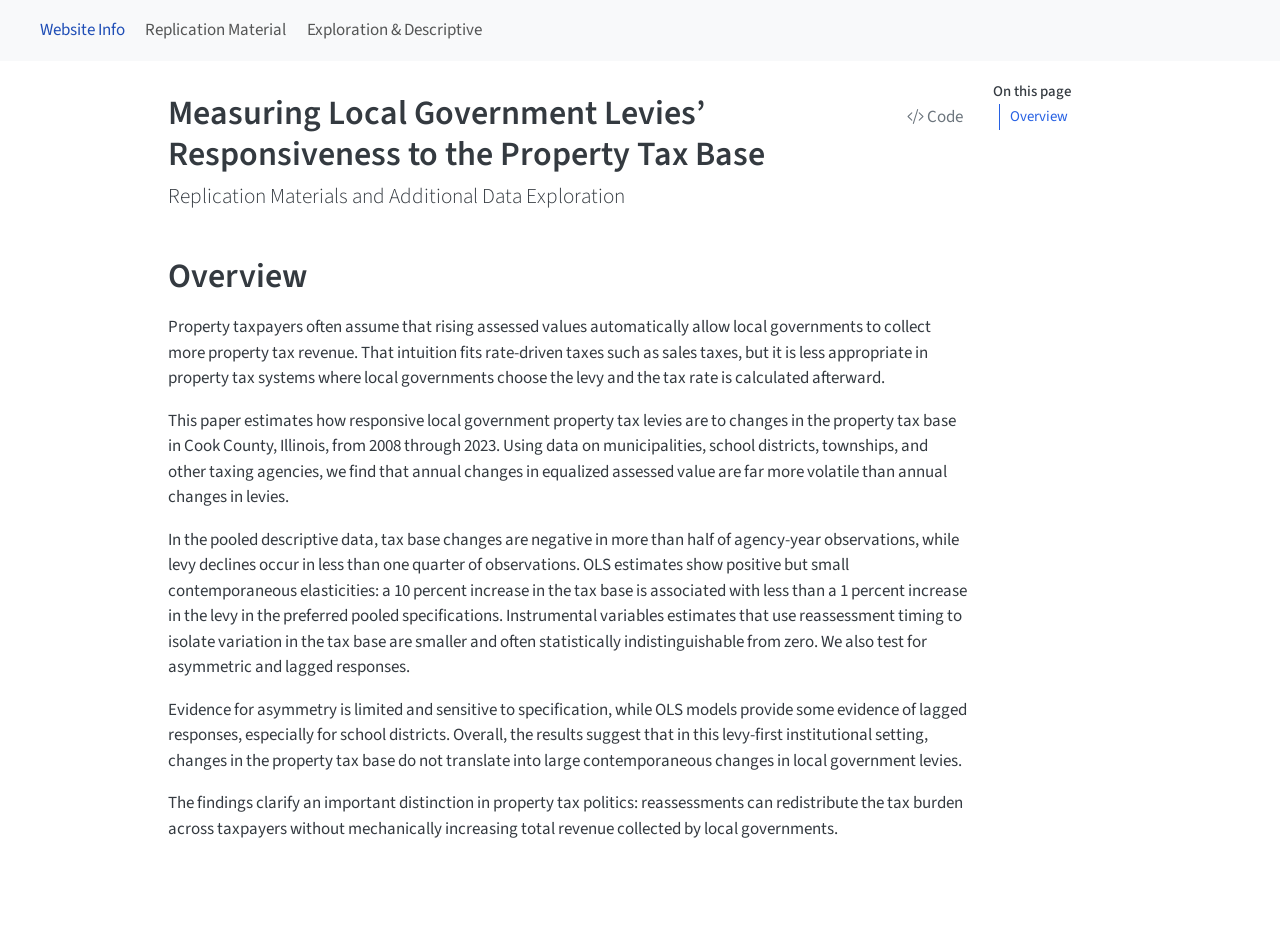
==== index.html @ de4f6364 "Built site for gh-pages" ====
<!DOCTYPE html>
<html xmlns="http://www.w3.org/1999/xhtml" lang="en" xml:lang="en"><head>

<meta charset="utf-8">
<meta name="generator" content="quarto-1.4.550">

<meta name="viewport" content="width=device-width, initial-scale=1.0, user-scalable=yes">


<title>Measuring Local Government Levies’ Responsiveness to the Property Tax Base</title>
<style>
code{white-space: pre-wrap;}
span.smallcaps{font-variant: small-caps;}
div.columns{display: flex; gap: min(4vw, 1.5em);}
div.column{flex: auto; overflow-x: auto;}
div.hanging-indent{margin-left: 1.5em; text-indent: -1.5em;}
ul.task-list{list-style: none;}
ul.task-list li input[type="checkbox"] {
  width: 0.8em;
  margin: 0 0.8em 0.2em -1em; /* quarto-specific, see https://github.com/quarto-dev/quarto-cli/issues/4556 */ 
  vertical-align: middle;
}
/* CSS for syntax highlighting */
pre > code.sourceCode { white-space: pre; position: relative; }
pre > code.sourceCode > span { line-height: 1.25; }
pre > code.sourceCode > span:empty { height: 1.2em; }
.sourceCode { overflow: visible; }
code.sourceCode > span { color: inherit; text-decoration: inherit; }
div.sourceCode { margin: 1em 0; }
pre.sourceCode { margin: 0; }
@media screen {
div.sourceCode { overflow: auto; }
}
@media print {
pre > code.sourceCode { white-space: pre-wrap; }
pre > code.sourceCode > span { text-indent: -5em; padding-left: 5em; }
}
pre.numberSource code
  { counter-reset: source-line 0; }
pre.numberSource code > span
  { position: relative; left: -4em; counter-increment: source-line; }
pre.numberSource code > span > a:first-child::before
  { content: counter(source-line);
    position: relative; left: -1em; text-align: right; vertical-align: baseline;
    border: none; display: inline-block;
    -webkit-touch-callout: none; -webkit-user-select: none;
    -khtml-user-select: none; -moz-user-select: none;
    -ms-user-select: none; user-select: none;
    padding: 0 4px; width: 4em;
  }
pre.numberSource { margin-left: 3em;  padding-left: 4px; }
div.sourceCode
  {   }
@media screen {
pre > code.sourceCode > span > a:first-child::before { text-decoration: underline; }
}
</style>


<script src="site_libs/quarto-nav/quarto-nav.js"></script>
<script src="site_libs/quarto-nav/headroom.min.js"></script>
<script src="site_libs/clipboard/clipboard.min.js"></script>
<script src="site_libs/quarto-search/autocomplete.umd.js"></script>
<script src="site_libs/quarto-search/fuse.min.js"></script>
<script src="site_libs/quarto-search/quarto-search.js"></script>
<meta name="quarto:offset" content="./">
<script src="site_libs/quarto-html/quarto.js"></script>
<script src="site_libs/quarto-html/popper.min.js"></script>
<script src="site_libs/quarto-html/tippy.umd.min.js"></script>
<script src="site_libs/quarto-html/anchor.min.js"></script>
<link href="site_libs/quarto-html/tippy.css" rel="stylesheet">
<link href="site_libs/quarto-html/quarto-syntax-highlighting.css" rel="stylesheet" id="quarto-text-highlighting-styles">
<script src="site_libs/bootstrap/bootstrap.min.js"></script>
<link href="site_libs/bootstrap/bootstrap-icons.css" rel="stylesheet">
<link href="site_libs/bootstrap/bootstrap.min.css" rel="stylesheet" id="quarto-bootstrap" data-mode="light">
<script id="quarto-search-options" type="application/json">{
  "location": "navbar",
  "copy-button": false,
  "collapse-after": 3,
  "panel-placement": "end",
  "type": "overlay",
  "limit": 50,
  "keyboard-shortcut": [
    "f",
    "/",
    "s"
  ],
  "show-item-context": false,
  "language": {
    "search-no-results-text": "No results",
    "search-matching-documents-text": "matching documents",
    "search-copy-link-title": "Copy link to search",
    "search-hide-matches-text": "Hide additional matches",
    "search-more-match-text": "more match in this document",
    "search-more-matches-text": "more matches in this document",
    "search-clear-button-title": "Clear",
    "search-text-placeholder": "",
    "search-detached-cancel-button-title": "Cancel",
    "search-submit-button-title": "Submit",
    "search-label": "Search"
  }
}</script>


</head>

<body class="nav-fixed">

<div id="quarto-search-results"></div>
  <header id="quarto-header" class="headroom fixed-top">
    <nav class="navbar navbar-expand-lg " data-bs-theme="dark">
      <div class="navbar-container container-fluid">
            <div id="quarto-search" class="" title="Search"></div>
          <button class="navbar-toggler" type="button" data-bs-toggle="collapse" data-bs-target="#navbarCollapse" aria-controls="navbarCollapse" aria-expanded="false" aria-label="Toggle navigation" onclick="if (window.quartoToggleHeadroom) { window.quartoToggleHeadroom(); }">
  <span class="navbar-toggler-icon"></span>
</button>
          <div class="collapse navbar-collapse" id="navbarCollapse">
            <ul class="navbar-nav navbar-nav-scroll me-auto">
  <li class="nav-item">
    <a class="nav-link active" href="./index.html" aria-current="page"> 
<span class="menu-text">Website Info</span></a>
  </li>  
  <li class="nav-item">
    <a class="nav-link" href="./levy_paper_tables.html"> 
<span class="menu-text">Replication Material</span></a>
  </li>  
  <li class="nav-item">
    <a class="nav-link" href="./agency_funds_exploration.html"> 
<span class="menu-text">Exploration &amp; Descriptive</span></a>
  </li>  
</ul>
          </div> <!-- /navcollapse -->
          <div class="quarto-navbar-tools">
</div>
      </div> <!-- /container-fluid -->
    </nav>
</header>
<!-- content -->
<div id="quarto-content" class="quarto-container page-columns page-rows-contents page-layout-article page-navbar">
<!-- sidebar -->
<!-- margin-sidebar -->
    <div id="quarto-margin-sidebar" class="sidebar margin-sidebar">
        <nav id="TOC" role="doc-toc" class="toc-active">
    <h2 id="toc-title">On this page</h2>
   
  <ul class="collapse">
  <li><a href="#overview" id="toc-overview" class="nav-link active" data-scroll-target="#overview">Overview</a></li>
  </ul>
</nav>
    </div>
<!-- main -->
<main class="content" id="quarto-document-content">

<header id="title-block-header" class="quarto-title-block default">
<div class="quarto-title">
<div class="quarto-title-block"><div><h1 class="title">Measuring Local Government Levies’ Responsiveness to the Property Tax Base</h1><button type="button" class="btn code-tools-button" id="quarto-code-tools-source"><i class="bi"></i> Code</button></div></div>
<p class="subtitle lead">Replication Materials and Additional Data Exploration</p>
</div>



<div class="quarto-title-meta">

    
  
    
  </div>
  


</header>


<section id="overview" class="level1">
<h1>Overview</h1>
<p>Property taxpayers often assume that rising assessed values automatically allow local governments to collect more property tax revenue. That intuition fits rate-driven taxes such as sales taxes, but it is less appropriate in property tax systems where local governments choose the levy and the tax rate is calculated afterward.</p>
<p>This paper estimates how responsive local government property tax levies are to changes in the property tax base in Cook County, Illinois, from 2008 through 2023. Using data on municipalities, school districts, townships, and other taxing agencies, we find that annual changes in equalized assessed value are far more volatile than annual changes in levies.</p>
<p>In the pooled descriptive data, tax base changes are negative in more than half of agency-year observations, while levy declines occur in less than one quarter of observations. OLS estimates show positive but small contemporaneous elasticities: a 10 percent increase in the tax base is associated with less than a 1 percent increase in the levy in the preferred pooled specifications. Instrumental variables estimates that use reassessment timing to isolate variation in the tax base are smaller and often statistically indistinguishable from zero. We also test for asymmetric and lagged responses.</p>
<p>Evidence for asymmetry is limited and sensitive to specification, while OLS models provide some evidence of lagged responses, especially for school districts. Overall, the results suggest that in this levy-first institutional setting, changes in the property tax base do not translate into large contemporaneous changes in local government levies.</p>
<p>The findings clarify an important distinction in property tax politics: reassessments can redistribute the tax burden across taxpayers without mechanically increasing total revenue collected by local governments.</p>


<!-- -->

</section>

</main> <!-- /main -->
<script id="quarto-html-after-body" type="application/javascript">
window.document.addEventListener("DOMContentLoaded", function (event) {
  const toggleBodyColorMode = (bsSheetEl) => {
    const mode = bsSheetEl.getAttribute("data-mode");
    const bodyEl = window.document.querySelector("body");
    if (mode === "dark") {
      bodyEl.classList.add("quarto-dark");
      bodyEl.classList.remove("quarto-light");
    } else {
      bodyEl.classList.add("quarto-light");
      bodyEl.classList.remove("quarto-dark");
    }
  }
  const toggleBodyColorPrimary = () => {
    const bsSheetEl = window.document.querySelector("link#quarto-bootstrap");
    if (bsSheetEl) {
      toggleBodyColorMode(bsSheetEl);
    }
  }
  toggleBodyColorPrimary();  
  const icon = "";
  const anchorJS = new window.AnchorJS();
  anchorJS.options = {
    placement: 'right',
    icon: icon
  };
  anchorJS.add('.anchored');
  const isCodeAnnotation = (el) => {
    for (const clz of el.classList) {
      if (clz.startsWith('code-annotation-')) {                     
        return true;
      }
    }
    return false;
  }
  const clipboard = new window.ClipboardJS('.code-copy-button', {
    text: function(trigger) {
      const codeEl = trigger.previousElementSibling.cloneNode(true);
      for (const childEl of codeEl.children) {
        if (isCodeAnnotation(childEl)) {
          childEl.remove();
        }
      }
      return codeEl.innerText;
    }
  });
  clipboard.on('success', function(e) {
    // button target
    const button = e.trigger;
    // don't keep focus
    button.blur();
    // flash "checked"
    button.classList.add('code-copy-button-checked');
    var currentTitle = button.getAttribute("title");
    button.setAttribute("title", "Copied!");
    let tooltip;
    if (window.bootstrap) {
      button.setAttribute("data-bs-toggle", "tooltip");
      button.setAttribute("data-bs-placement", "left");
      button.setAttribute("data-bs-title", "Copied!");
      tooltip = new bootstrap.Tooltip(button, 
        { trigger: "manual", 
          customClass: "code-copy-button-tooltip",
          offset: [0, -8]});
      tooltip.show();    
    }
    setTimeout(function() {
      if (tooltip) {
        tooltip.hide();
        button.removeAttribute("data-bs-title");
        button.removeAttribute("data-bs-toggle");
        button.removeAttribute("data-bs-placement");
      }
      button.setAttribute("title", currentTitle);
      button.classList.remove('code-copy-button-checked');
    }, 1000);
    // clear code selection
    e.clearSelection();
  });
  const viewSource = window.document.getElementById('quarto-view-source') ||
                     window.document.getElementById('quarto-code-tools-source');
  if (viewSource) {
    const sourceUrl = viewSource.getAttribute("data-quarto-source-url");
    viewSource.addEventListener("click", function(e) {
      if (sourceUrl) {
        // rstudio viewer pane
        if (/\bcapabilities=\b/.test(window.location)) {
          window.open(sourceUrl);
        } else {
          window.location.href = sourceUrl;
        }
      } else {
        const modal = new bootstrap.Modal(document.getElementById('quarto-embedded-source-code-modal'));
        modal.show();
      }
      return false;
    });
  }
  function toggleCodeHandler(show) {
    return function(e) {
      const detailsSrc = window.document.querySelectorAll(".cell > details > .sourceCode");
      for (let i=0; i<detailsSrc.length; i++) {
        const details = detailsSrc[i].parentElement;
        if (show) {
          details.open = true;
        } else {
          details.removeAttribute("open");
        }
      }
      const cellCodeDivs = window.document.querySelectorAll(".cell > .sourceCode");
      const fromCls = show ? "hidden" : "unhidden";
      const toCls = show ? "unhidden" : "hidden";
      for (let i=0; i<cellCodeDivs.length; i++) {
        const codeDiv = cellCodeDivs[i];
        if (codeDiv.classList.contains(fromCls)) {
          codeDiv.classList.remove(fromCls);
          codeDiv.classList.add(toCls);
        } 
      }
      return false;
    }
  }
  const hideAllCode = window.document.getElementById("quarto-hide-all-code");
  if (hideAllCode) {
    hideAllCode.addEventListener("click", toggleCodeHandler(false));
  }
  const showAllCode = window.document.getElementById("quarto-show-all-code");
  if (showAllCode) {
    showAllCode.addEventListener("click", toggleCodeHandler(true));
  }
  function tippyHover(el, contentFn, onTriggerFn, onUntriggerFn) {
    const config = {
      allowHTML: true,
      maxWidth: 500,
      delay: 100,
      arrow: false,
      appendTo: function(el) {
          return el.parentElement;
      },
      interactive: true,
      interactiveBorder: 10,
      theme: 'quarto',
      placement: 'bottom-start',
    };
    if (contentFn) {
      config.content = contentFn;
    }
    if (onTriggerFn) {
      config.onTrigger = onTriggerFn;
    }
    if (onUntriggerFn) {
      config.onUntrigger = onUntriggerFn;
    }
    window.tippy(el, config); 
  }
  const noterefs = window.document.querySelectorAll('a[role="doc-noteref"]');
  for (var i=0; i<noterefs.length; i++) {
    const ref = noterefs[i];
    tippyHover(ref, function() {
      // use id or data attribute instead here
      let href = ref.getAttribute('data-footnote-href') || ref.getAttribute('href');
      try { href = new URL(href).hash; } catch {}
      const id = href.replace(/^#\/?/, "");
      const note = window.document.getElementById(id);
      return note.innerHTML;
    });
  }
  const xrefs = window.document.querySelectorAll('a.quarto-xref');
  const processXRef = (id, note) => {
    // Strip column container classes
    const stripColumnClz = (el) => {
      el.classList.remove("page-full", "page-columns");
      if (el.children) {
        for (const child of el.children) {
          stripColumnClz(child);
        }
      }
    }
    stripColumnClz(note)
    if (id === null || id.startsWith('sec-')) {
      // Special case sections, only their first couple elements
      const container = document.createElement("div");
      if (note.children && note.children.length > 2) {
        container.appendChild(note.children[0].cloneNode(true));
        for (let i = 1; i < note.children.length; i++) {
          const child = note.children[i];
          if (child.tagName === "P" && child.innerText === "") {
            continue;
          } else {
            container.appendChild(child.cloneNode(true));
            break;
          }
        }
        if (window.Quarto?.typesetMath) {
          window.Quarto.typesetMath(container);
        }
        return container.innerHTML
      } else {
        if (window.Quarto?.typesetMath) {
          window.Quarto.typesetMath(note);
        }
        return note.innerHTML;
      }
    } else {
      // Remove any anchor links if they are present
      const anchorLink = note.querySelector('a.anchorjs-link');
      if (anchorLink) {
        anchorLink.remove();
      }
      if (window.Quarto?.typesetMath) {
        window.Quarto.typesetMath(note);
      }
      // TODO in 1.5, we should make sure this works without a callout special case
      if (note.classList.contains("callout")) {
        return note.outerHTML;
      } else {
        return note.innerHTML;
      }
    }
  }
  for (var i=0; i<xrefs.length; i++) {
    const xref = xrefs[i];
    tippyHover(xref, undefined, function(instance) {
      instance.disable();
      let url = xref.getAttribute('href');
      let hash = undefined; 
      if (url.startsWith('#')) {
        hash = url;
      } else {
        try { hash = new URL(url).hash; } catch {}
      }
      if (hash) {
        const id = hash.replace(/^#\/?/, "");
        const note = window.document.getElementById(id);
        if (note !== null) {
          try {
            const html = processXRef(id, note.cloneNode(true));
            instance.setContent(html);
          } finally {
            instance.enable();
            instance.show();
          }
        } else {
          // See if we can fetch this
          fetch(url.split('#')[0])
          .then(res => res.text())
          .then(html => {
            const parser = new DOMParser();
            const htmlDoc = parser.parseFromString(html, "text/html");
            const note = htmlDoc.getElementById(id);
            if (note !== null) {
              const html = processXRef(id, note);
              instance.setContent(html);
            } 
          }).finally(() => {
            instance.enable();
            instance.show();
          });
        }
      } else {
        // See if we can fetch a full url (with no hash to target)
        // This is a special case and we should probably do some content thinning / targeting
        fetch(url)
        .then(res => res.text())
        .then(html => {
          const parser = new DOMParser();
          const htmlDoc = parser.parseFromString(html, "text/html");
          const note = htmlDoc.querySelector('main.content');
          if (note !== null) {
            // This should only happen for chapter cross references
            // (since there is no id in the URL)
            // remove the first header
            if (note.children.length > 0 && note.children[0].tagName === "HEADER") {
              note.children[0].remove();
            }
            const html = processXRef(null, note);
            instance.setContent(html);
          } 
        }).finally(() => {
          instance.enable();
          instance.show();
        });
      }
    }, function(instance) {
    });
  }
      let selectedAnnoteEl;
      const selectorForAnnotation = ( cell, annotation) => {
        let cellAttr = 'data-code-cell="' + cell + '"';
        let lineAttr = 'data-code-annotation="' +  annotation + '"';
        const selector = 'span[' + cellAttr + '][' + lineAttr + ']';
        return selector;
      }
      const selectCodeLines = (annoteEl) => {
        const doc = window.document;
        const targetCell = annoteEl.getAttribute("data-target-cell");
        const targetAnnotation = annoteEl.getAttribute("data-target-annotation");
        const annoteSpan = window.document.querySelector(selectorForAnnotation(targetCell, targetAnnotation));
        const lines = annoteSpan.getAttribute("data-code-lines").split(",");
        const lineIds = lines.map((line) => {
          return targetCell + "-" + line;
        })
        let top = null;
        let height = null;
        let parent = null;
        if (lineIds.length > 0) {
            //compute the position of the single el (top and bottom and make a div)
            const el = window.document.getElementById(lineIds[0]);
            top = el.offsetTop;
            height = el.offsetHeight;
            parent = el.parentElement.parentElement;
          if (lineIds.length > 1) {
            const lastEl = window.document.getElementById(lineIds[lineIds.length - 1]);
            const bottom = lastEl.offsetTop + lastEl.offsetHeight;
            height = bottom - top;
          }
          if (top !== null && height !== null && parent !== null) {
            // cook up a div (if necessary) and position it 
            let div = window.document.getElementById("code-annotation-line-highlight");
            if (div === null) {
              div = window.document.createElement("div");
              div.setAttribute("id", "code-annotation-line-highlight");
              div.style.position = 'absolute';
              parent.appendChild(div);
            }
            div.style.top = top - 2 + "px";
            div.style.height = height + 4 + "px";
            div.style.left = 0;
            let gutterDiv = window.document.getElementById("code-annotation-line-highlight-gutter");
            if (gutterDiv === null) {
              gutterDiv = window.document.createElement("div");
              gutterDiv.setAttribute("id", "code-annotation-line-highlight-gutter");
              gutterDiv.style.position = 'absolute';
              const codeCell = window.document.getElementById(targetCell);
              const gutter = codeCell.querySelector('.code-annotation-gutter');
              gutter.appendChild(gutterDiv);
            }
            gutterDiv.style.top = top - 2 + "px";
            gutterDiv.style.height = height + 4 + "px";
          }
          selectedAnnoteEl = annoteEl;
        }
      };
      const unselectCodeLines = () => {
        const elementsIds = ["code-annotation-line-highlight", "code-annotation-line-highlight-gutter"];
        elementsIds.forEach((elId) => {
          const div = window.document.getElementById(elId);
          if (div) {
            div.remove();
          }
        });
        selectedAnnoteEl = undefined;
      };
        // Handle positioning of the toggle
    window.addEventListener(
      "resize",
      throttle(() => {
        elRect = undefined;
        if (selectedAnnoteEl) {
          selectCodeLines(selectedAnnoteEl);
        }
      }, 10)
    );
    function throttle(fn, ms) {
    let throttle = false;
    let timer;
      return (...args) => {
        if(!throttle) { // first call gets through
            fn.apply(this, args);
            throttle = true;
        } else { // all the others get throttled
            if(timer) clearTimeout(timer); // cancel #2
            timer = setTimeout(() => {
              fn.apply(this, args);
              timer = throttle = false;
            }, ms);
        }
      };
    }
      // Attach click handler to the DT
      const annoteDls = window.document.querySelectorAll('dt[data-target-cell]');
      for (const annoteDlNode of annoteDls) {
        annoteDlNode.addEventListener('click', (event) => {
          const clickedEl = event.target;
          if (clickedEl !== selectedAnnoteEl) {
            unselectCodeLines();
            const activeEl = window.document.querySelector('dt[data-target-cell].code-annotation-active');
            if (activeEl) {
              activeEl.classList.remove('code-annotation-active');
            }
            selectCodeLines(clickedEl);
            clickedEl.classList.add('code-annotation-active');
          } else {
            // Unselect the line
            unselectCodeLines();
            clickedEl.classList.remove('code-annotation-active');
          }
        });
      }
  const findCites = (el) => {
    const parentEl = el.parentElement;
    if (parentEl) {
      const cites = parentEl.dataset.cites;
      if (cites) {
        return {
          el,
          cites: cites.split(' ')
        };
      } else {
        return findCites(el.parentElement)
      }
    } else {
      return undefined;
    }
  };
  var bibliorefs = window.document.querySelectorAll('a[role="doc-biblioref"]');
  for (var i=0; i<bibliorefs.length; i++) {
    const ref = bibliorefs[i];
    const citeInfo = findCites(ref);
    if (citeInfo) {
      tippyHover(citeInfo.el, function() {
        var popup = window.document.createElement('div');
        citeInfo.cites.forEach(function(cite) {
          var citeDiv = window.document.createElement('div');
          citeDiv.classList.add('hanging-indent');
          citeDiv.classList.add('csl-entry');
          var biblioDiv = window.document.getElementById('ref-' + cite);
          if (biblioDiv) {
            citeDiv.innerHTML = biblioDiv.innerHTML;
          }
          popup.appendChild(citeDiv);
        });
        return popup.innerHTML;
      });
    }
  }
});
</script><div class="modal fade" id="quarto-embedded-source-code-modal" tabindex="-1" aria-labelledby="quarto-embedded-source-code-modal-label" aria-hidden="true"><div class="modal-dialog modal-dialog-scrollable"><div class="modal-content"><div class="modal-header"><h5 class="modal-title" id="quarto-embedded-source-code-modal-label">Source Code</h5><button class="btn-close" data-bs-dismiss="modal"></button></div><div class="modal-body"><div class="">
<div class="sourceCode" id="cb1" data-shortcodes="false"><pre class="sourceCode markdown code-with-copy"><code class="sourceCode markdown"><span id="cb1-1"><a href="#cb1-1" aria-hidden="true" tabindex="-1"></a><span class="co">---</span></span>
<span id="cb1-2"><a href="#cb1-2" aria-hidden="true" tabindex="-1"></a><span class="an">title:</span><span class="co"> "Measuring Local Government Levies’ Responsiveness to the Property Tax Base"</span></span>
<span id="cb1-3"><a href="#cb1-3" aria-hidden="true" tabindex="-1"></a><span class="an">subtitle:</span><span class="co"> "Replication Materials and Additional Data Exploration"</span></span>
<span id="cb1-4"><a href="#cb1-4" aria-hidden="true" tabindex="-1"></a><span class="an">format:</span></span>
<span id="cb1-5"><a href="#cb1-5" aria-hidden="true" tabindex="-1"></a><span class="co">  html:</span></span>
<span id="cb1-6"><a href="#cb1-6" aria-hidden="true" tabindex="-1"></a><span class="co">    toc: true</span></span>
<span id="cb1-7"><a href="#cb1-7" aria-hidden="true" tabindex="-1"></a><span class="co">    toc-depth: 2</span></span>
<span id="cb1-8"><a href="#cb1-8" aria-hidden="true" tabindex="-1"></a><span class="co">    number-sections: false</span></span>
<span id="cb1-9"><a href="#cb1-9" aria-hidden="true" tabindex="-1"></a><span class="co">---</span></span>
<span id="cb1-10"><a href="#cb1-10" aria-hidden="true" tabindex="-1"></a></span>
<span id="cb1-11"><a href="#cb1-11" aria-hidden="true" tabindex="-1"></a><span class="fu"># Overview</span></span>
<span id="cb1-12"><a href="#cb1-12" aria-hidden="true" tabindex="-1"></a></span>
<span id="cb1-13"><a href="#cb1-13" aria-hidden="true" tabindex="-1"></a>Property taxpayers often assume that rising assessed values automatically allow local governments to collect more property tax revenue. That intuition fits rate-driven taxes such as sales taxes, but it is less appropriate in property tax systems where local governments choose the levy and the tax rate is calculated afterward. </span>
<span id="cb1-14"><a href="#cb1-14" aria-hidden="true" tabindex="-1"></a></span>
<span id="cb1-15"><a href="#cb1-15" aria-hidden="true" tabindex="-1"></a>This paper estimates how responsive local government property tax levies are to changes in the property tax base in Cook County, Illinois, from 2008 through 2023. Using data on municipalities, school districts, townships, and other taxing agencies, we find that annual changes in equalized assessed value are far more volatile than annual changes in levies. </span>
<span id="cb1-16"><a href="#cb1-16" aria-hidden="true" tabindex="-1"></a></span>
<span id="cb1-17"><a href="#cb1-17" aria-hidden="true" tabindex="-1"></a>In the pooled descriptive data, tax base changes are negative in more than half of agency-year observations, while levy declines occur in less than one quarter of observations. OLS estimates show positive but small contemporaneous elasticities: a 10 percent increase in the tax base is associated with less than a 1 percent increase in the levy in the preferred pooled specifications. Instrumental variables estimates that use reassessment timing to isolate variation in the tax base are smaller and often statistically indistinguishable from zero. We also test for asymmetric and lagged responses. </span>
<span id="cb1-18"><a href="#cb1-18" aria-hidden="true" tabindex="-1"></a></span>
<span id="cb1-19"><a href="#cb1-19" aria-hidden="true" tabindex="-1"></a>Evidence for asymmetry is limited and sensitive to specification, while OLS models provide some evidence of lagged responses, especially for school districts. Overall, the results suggest that in this levy-first institutional setting, changes in the property tax base do not translate into large contemporaneous changes in local government levies. </span>
<span id="cb1-20"><a href="#cb1-20" aria-hidden="true" tabindex="-1"></a></span>
<span id="cb1-21"><a href="#cb1-21" aria-hidden="true" tabindex="-1"></a>The findings clarify an important distinction in property tax politics: reassessments can redistribute the tax burden across taxpayers without mechanically increasing total revenue collected by local governments.</span></code><button title="Copy to Clipboard" class="code-copy-button"><i class="bi"></i></button></pre></div>
</div></div></div></div></div>
</div> <!-- /content -->




</body></html>
---- site_libs/quarto-html/tippy.css ----
.tippy-box[data-animation=fade][data-state=hidden]{opacity:0}[data-tippy-root]{max-width:calc(100vw - 10px)}.tippy-box{position:relative;background-color:#333;color:#fff;border-radius:4px;font-size:14px;line-height:1.4;white-space:normal;outline:0;transition-property:transform,visibility,opacity}.tippy-box[data-placement^=top]>.tippy-arrow{bottom:0}.tippy-box[data-placement^=top]>.tippy-arrow:before{bottom:-7px;left:0;border-width:8px 8px 0;border-top-color:initial;transform-origin:center top}.tippy-box[data-placement^=bottom]>.tippy-arrow{top:0}.tippy-box[data-placement^=bottom]>.tippy-arrow:before{top:-7px;left:0;border-width:0 8px 8px;border-bottom-color:initial;transform-origin:center bottom}.tippy-box[data-placement^=left]>.tippy-arrow{right:0}.tippy-box[data-placement^=left]>.tippy-arrow:before{border-width:8px 0 8px 8px;border-left-color:initial;right:-7px;transform-origin:center left}.tippy-box[data-placement^=right]>.tippy-arrow{left:0}.tippy-box[data-placement^=right]>.tippy-arrow:before{left:-7px;border-width:8px 8px 8px 0;border-right-color:initial;transform-origin:center right}.tippy-box[data-inertia][data-state=visible]{transition-timing-function:cubic-bezier(.54,1.5,.38,1.11)}.tippy-arrow{width:16px;height:16px;color:#333}.tippy-arrow:before{content:"";position:absolute;border-color:transparent;border-style:solid}.tippy-content{position:relative;padding:5px 9px;z-index:1}
---- site_libs/quarto-html/quarto-syntax-highlighting.css ----
/* quarto syntax highlight colors */
:root {
  --quarto-hl-ot-color: #003B4F;
  --quarto-hl-at-color: #657422;
  --quarto-hl-ss-color: #20794D;
  --quarto-hl-an-color: #5E5E5E;
  --quarto-hl-fu-color: #4758AB;
  --quarto-hl-st-color: #20794D;
  --quarto-hl-cf-color: #003B4F;
  --quarto-hl-op-color: #5E5E5E;
  --quarto-hl-er-color: #AD0000;
  --quarto-hl-bn-color: #AD0000;
  --quarto-hl-al-color: #AD0000;
  --quarto-hl-va-color: #111111;
  --quarto-hl-bu-color: inherit;
  --quarto-hl-ex-color: inherit;
  --quarto-hl-pp-color: #AD0000;
  --quarto-hl-in-color: #5E5E5E;
  --quarto-hl-vs-color: #20794D;
  --quarto-hl-wa-color: #5E5E5E;
  --quarto-hl-do-color: #5E5E5E;
  --quarto-hl-im-color: #00769E;
  --quarto-hl-ch-color: #20794D;
  --quarto-hl-dt-color: #AD0000;
  --quarto-hl-fl-color: #AD0000;
  --quarto-hl-co-color: #5E5E5E;
  --quarto-hl-cv-color: #5E5E5E;
  --quarto-hl-cn-color: #8f5902;
  --quarto-hl-sc-color: #5E5E5E;
  --quarto-hl-dv-color: #AD0000;
  --quarto-hl-kw-color: #003B4F;
}

/* other quarto variables */
:root {
  --quarto-font-monospace: SFMono-Regular, Menlo, Monaco, Consolas, "Liberation Mono", "Courier New", monospace;
}

pre > code.sourceCode > span {
  color: #003B4F;
}

code span {
  color: #003B4F;
}

code.sourceCode > span {
  color: #003B4F;
}

div.sourceCode,
div.sourceCode pre.sourceCode {
  color: #003B4F;
}

code span.ot {
  color: #003B4F;
  font-style: inherit;
}

code span.at {
  color: #657422;
  font-style: inherit;
}

code span.ss {
  color: #20794D;
  font-style: inherit;
}

code span.an {
  color: #5E5E5E;
  font-style: inherit;
}

code span.fu {
  color: #4758AB;
  font-style: inherit;
}

code span.st {
  color: #20794D;
  font-style: inherit;
}

code span.cf {
  color: #003B4F;
  font-style: inherit;
}

code span.op {
  color: #5E5E5E;
  font-style: inherit;
}

code span.er {
  color: #AD0000;
  font-style: inherit;
}

code span.bn {
  color: #AD0000;
  font-style: inherit;
}

code span.al {
  color: #AD0000;
  font-style: inherit;
}

code span.va {
  color: #111111;
  font-style: inherit;
}

code span.bu {
  font-style: inherit;
}

code span.ex {
  font-style: inherit;
}

code span.pp {
  color: #AD0000;
  font-style: inherit;
}

code span.in {
  color: #5E5E5E;
  font-style: inherit;
}

code span.vs {
  color: #20794D;
  font-style: inherit;
}

code span.wa {
  color: #5E5E5E;
  font-style: italic;
}

code span.do {
  color: #5E5E5E;
  font-style: italic;
}

code span.im {
  color: #00769E;
  font-style: inherit;
}

code span.ch {
  color: #20794D;
  font-style: inherit;
}

code span.dt {
  color: #AD0000;
  font-style: inherit;
}

code span.fl {
  color: #AD0000;
  font-style: inherit;
}

code span.co {
  color: #5E5E5E;
  font-style: inherit;
}

code span.cv {
  color: #5E5E5E;
  font-style: italic;
}

code span.cn {
  color: #8f5902;
  font-style: inherit;
}

code span.sc {
  color: #5E5E5E;
  font-style: inherit;
}

code span.dv {
  color: #AD0000;
  font-style: inherit;
}

code span.kw {
  color: #003B4F;
  font-style: inherit;
}

.prevent-inlining {
  content: "</";
}

/*# sourceMappingURL=debc5d5d77c3f9108843748ff7464032.css.map */
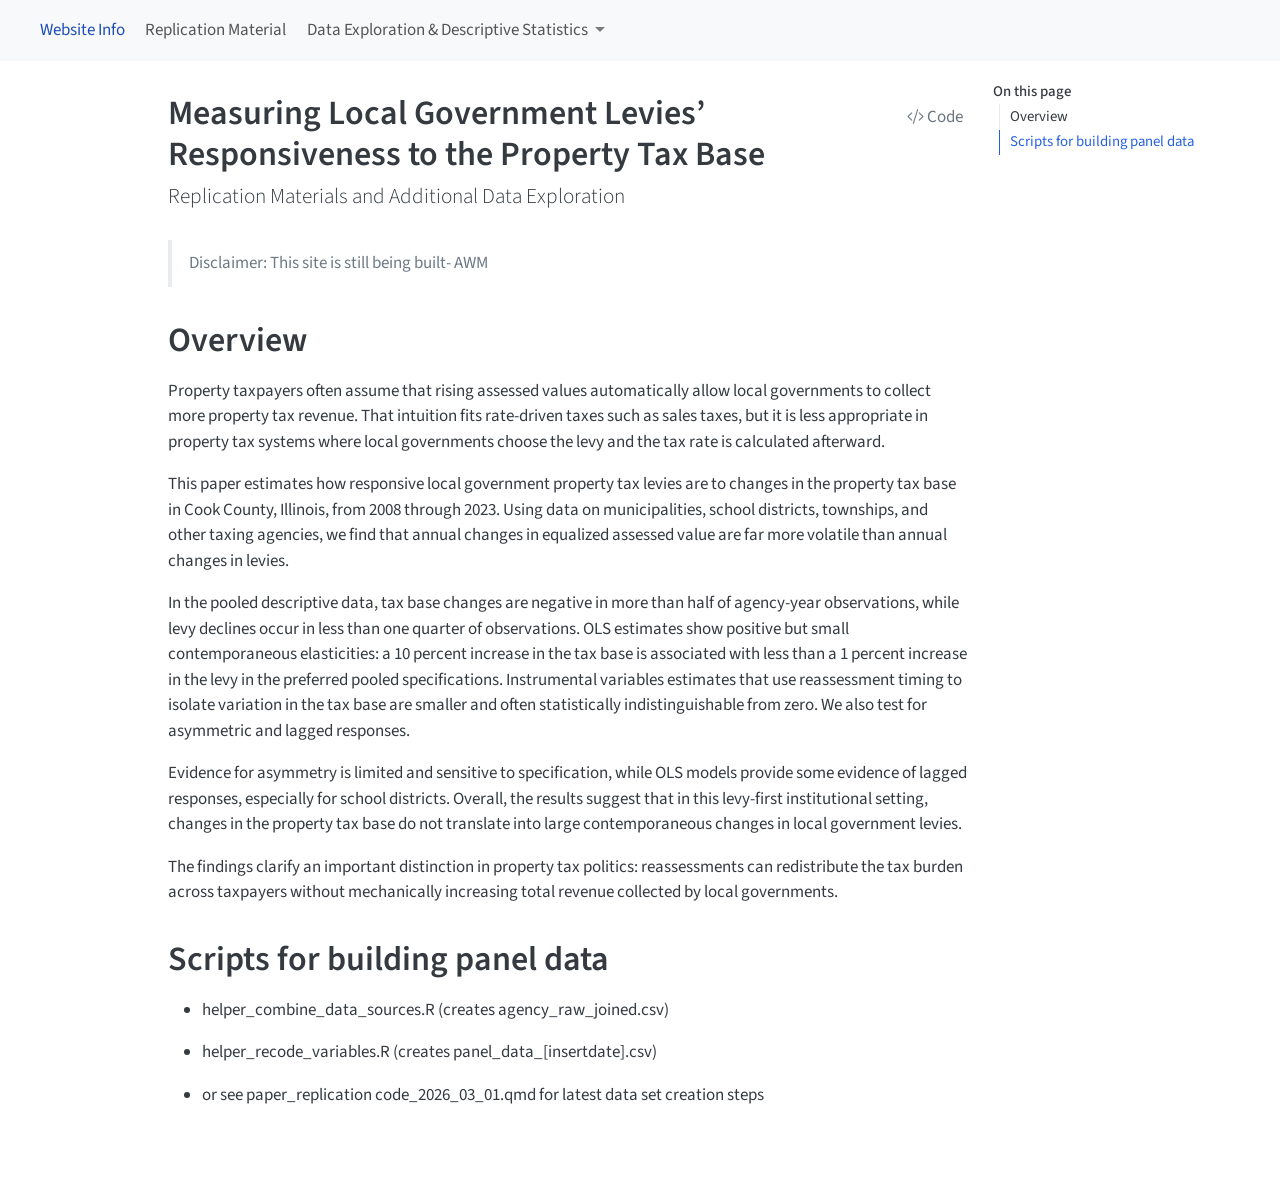
==== commit 771302aa: "Built site for gh-pages" ====
--- a/index.html
+++ b/index.html
@@ -121,13 +121,32 @@
 <span class="menu-text">Website Info</span></a>
   </li>  
   <li class="nav-item">
-    <a class="nav-link" href="./levy_paper_tables.html"> 
+    <a class="nav-link" href="./levy_paper_tables_integrated_clean.qmd"> 
 <span class="menu-text">Replication Material</span></a>
   </li>  
-  <li class="nav-item">
-    <a class="nav-link" href="./agency_funds_exploration.html"> 
-<span class="menu-text">Exploration &amp; Descriptive</span></a>
+  <li class="nav-item dropdown ">
+    <a class="nav-link dropdown-toggle" href="#" id="nav-menu-data-exploration--descriptive-statistics" role="button" data-bs-toggle="dropdown" aria-expanded="false">
+ <span class="menu-text">Data Exploration &amp; Descriptive Statistics</span>
+    </a>
+    <ul class="dropdown-menu" aria-labelledby="nav-menu-data-exploration--descriptive-statistics">    
+        <li>
+    <a class="dropdown-item" href="./agency_funds_exploration.html">
+ <span class="dropdown-text">Agency Funds Exploration</span></a>
   </li>  
+        <li>
+    <a class="dropdown-item" href="./helper_basic_graphs.html">
+ <span class="dropdown-text">Descriptive Graphs</span></a>
+  </li>  
+        <li>
+    <a class="dropdown-item" href="./nta_grouped_panel_descriptives.html">
+ <span class="dropdown-text">NTA Descriptive Stats - Indexed Growth</span></a>
+  </li>  
+        <li>
+    <a class="dropdown-item" href="./paper_replication_code_2026_03_01.html">
+ <span class="dropdown-text">Replication Code for <em>Measuring Local Government Levies’ Responsiveness to the Property Tax Base</em></span></a>
+  </li>  
+    </ul>
+  </li>
 </ul>
           </div> <!-- /navcollapse -->
           <div class="quarto-navbar-tools">
@@ -145,6 +164,7 @@
    
   <ul class="collapse">
   <li><a href="#overview" id="toc-overview" class="nav-link active" data-scroll-target="#overview">Overview</a></li>
+  <li><a href="#scripts-for-building-panel-data" id="toc-scripts-for-building-panel-data" class="nav-link" data-scroll-target="#scripts-for-building-panel-data">Scripts for building panel data</a></li>
   </ul>
 </nav>
     </div>
@@ -171,6 +191,9 @@
 </header>
 
 
+<blockquote class="blockquote">
+<p>Disclaimer: This site is still being built- AWM</p>
+</blockquote>
 <section id="overview" class="level1">
 <h1>Overview</h1>
 <p>Property taxpayers often assume that rising assessed values automatically allow local governments to collect more property tax revenue. That intuition fits rate-driven taxes such as sales taxes, but it is less appropriate in property tax systems where local governments choose the levy and the tax rate is calculated afterward.</p>
@@ -178,6 +201,14 @@
 <p>In the pooled descriptive data, tax base changes are negative in more than half of agency-year observations, while levy declines occur in less than one quarter of observations. OLS estimates show positive but small contemporaneous elasticities: a 10 percent increase in the tax base is associated with less than a 1 percent increase in the levy in the preferred pooled specifications. Instrumental variables estimates that use reassessment timing to isolate variation in the tax base are smaller and often statistically indistinguishable from zero. We also test for asymmetric and lagged responses.</p>
 <p>Evidence for asymmetry is limited and sensitive to specification, while OLS models provide some evidence of lagged responses, especially for school districts. Overall, the results suggest that in this levy-first institutional setting, changes in the property tax base do not translate into large contemporaneous changes in local government levies.</p>
 <p>The findings clarify an important distinction in property tax politics: reassessments can redistribute the tax burden across taxpayers without mechanically increasing total revenue collected by local governments.</p>
+</section>
+<section id="scripts-for-building-panel-data" class="level1">
+<h1>Scripts for building panel data</h1>
+<ul>
+<li><p>helper_combine_data_sources.R (creates agency_raw_joined.csv)</p></li>
+<li><p>helper_recode_variables.R (creates panel_data_[insertdate].csv)</p></li>
+<li><p>or see paper_replication code_2026_03_01.qmd for latest data set creation steps</p></li>
+</ul>
 
 
 <!-- -->
@@ -633,17 +664,27 @@
 <span id="cb1-8"><a href="#cb1-8" aria-hidden="true" tabindex="-1"></a><span class="co">    number-sections: false</span></span>
 <span id="cb1-9"><a href="#cb1-9" aria-hidden="true" tabindex="-1"></a><span class="co">---</span></span>
 <span id="cb1-10"><a href="#cb1-10" aria-hidden="true" tabindex="-1"></a></span>
-<span id="cb1-11"><a href="#cb1-11" aria-hidden="true" tabindex="-1"></a><span class="fu"># Overview</span></span>
+<span id="cb1-11"><a href="#cb1-11" aria-hidden="true" tabindex="-1"></a><span class="at">&gt; Disclaimer: This site is still being built- AWM</span></span>
 <span id="cb1-12"><a href="#cb1-12" aria-hidden="true" tabindex="-1"></a></span>
-<span id="cb1-13"><a href="#cb1-13" aria-hidden="true" tabindex="-1"></a>Property taxpayers often assume that rising assessed values automatically allow local governments to collect more property tax revenue. That intuition fits rate-driven taxes such as sales taxes, but it is less appropriate in property tax systems where local governments choose the levy and the tax rate is calculated afterward. </span>
+<span id="cb1-13"><a href="#cb1-13" aria-hidden="true" tabindex="-1"></a><span class="fu"># Overview</span></span>
 <span id="cb1-14"><a href="#cb1-14" aria-hidden="true" tabindex="-1"></a></span>
-<span id="cb1-15"><a href="#cb1-15" aria-hidden="true" tabindex="-1"></a>This paper estimates how responsive local government property tax levies are to changes in the property tax base in Cook County, Illinois, from 2008 through 2023. Using data on municipalities, school districts, townships, and other taxing agencies, we find that annual changes in equalized assessed value are far more volatile than annual changes in levies. </span>
+<span id="cb1-15"><a href="#cb1-15" aria-hidden="true" tabindex="-1"></a>Property taxpayers often assume that rising assessed values automatically allow local governments to collect more property tax revenue. That intuition fits rate-driven taxes such as sales taxes, but it is less appropriate in property tax systems where local governments choose the levy and the tax rate is calculated afterward. </span>
 <span id="cb1-16"><a href="#cb1-16" aria-hidden="true" tabindex="-1"></a></span>
-<span id="cb1-17"><a href="#cb1-17" aria-hidden="true" tabindex="-1"></a>In the pooled descriptive data, tax base changes are negative in more than half of agency-year observations, while levy declines occur in less than one quarter of observations. OLS estimates show positive but small contemporaneous elasticities: a 10 percent increase in the tax base is associated with less than a 1 percent increase in the levy in the preferred pooled specifications. Instrumental variables estimates that use reassessment timing to isolate variation in the tax base are smaller and often statistically indistinguishable from zero. We also test for asymmetric and lagged responses. </span>
+<span id="cb1-17"><a href="#cb1-17" aria-hidden="true" tabindex="-1"></a>This paper estimates how responsive local government property tax levies are to changes in the property tax base in Cook County, Illinois, from 2008 through 2023. Using data on municipalities, school districts, townships, and other taxing agencies, we find that annual changes in equalized assessed value are far more volatile than annual changes in levies. </span>
 <span id="cb1-18"><a href="#cb1-18" aria-hidden="true" tabindex="-1"></a></span>
-<span id="cb1-19"><a href="#cb1-19" aria-hidden="true" tabindex="-1"></a>Evidence for asymmetry is limited and sensitive to specification, while OLS models provide some evidence of lagged responses, especially for school districts. Overall, the results suggest that in this levy-first institutional setting, changes in the property tax base do not translate into large contemporaneous changes in local government levies. </span>
+<span id="cb1-19"><a href="#cb1-19" aria-hidden="true" tabindex="-1"></a>In the pooled descriptive data, tax base changes are negative in more than half of agency-year observations, while levy declines occur in less than one quarter of observations. OLS estimates show positive but small contemporaneous elasticities: a 10 percent increase in the tax base is associated with less than a 1 percent increase in the levy in the preferred pooled specifications. Instrumental variables estimates that use reassessment timing to isolate variation in the tax base are smaller and often statistically indistinguishable from zero. We also test for asymmetric and lagged responses. </span>
 <span id="cb1-20"><a href="#cb1-20" aria-hidden="true" tabindex="-1"></a></span>
-<span id="cb1-21"><a href="#cb1-21" aria-hidden="true" tabindex="-1"></a>The findings clarify an important distinction in property tax politics: reassessments can redistribute the tax burden across taxpayers without mechanically increasing total revenue collected by local governments.</span></code><button title="Copy to Clipboard" class="code-copy-button"><i class="bi"></i></button></pre></div>
+<span id="cb1-21"><a href="#cb1-21" aria-hidden="true" tabindex="-1"></a>Evidence for asymmetry is limited and sensitive to specification, while OLS models provide some evidence of lagged responses, especially for school districts. Overall, the results suggest that in this levy-first institutional setting, changes in the property tax base do not translate into large contemporaneous changes in local government levies. </span>
+<span id="cb1-22"><a href="#cb1-22" aria-hidden="true" tabindex="-1"></a></span>
+<span id="cb1-23"><a href="#cb1-23" aria-hidden="true" tabindex="-1"></a>The findings clarify an important distinction in property tax politics: reassessments can redistribute the tax burden across taxpayers without mechanically increasing total revenue collected by local governments.</span>
+<span id="cb1-24"><a href="#cb1-24" aria-hidden="true" tabindex="-1"></a></span>
+<span id="cb1-25"><a href="#cb1-25" aria-hidden="true" tabindex="-1"></a><span class="fu"># Scripts for building panel data</span></span>
+<span id="cb1-26"><a href="#cb1-26" aria-hidden="true" tabindex="-1"></a></span>
+<span id="cb1-27"><a href="#cb1-27" aria-hidden="true" tabindex="-1"></a><span class="ss">- </span>helper_combine_data_sources.R   (creates agency_raw_joined.csv)</span>
+<span id="cb1-28"><a href="#cb1-28" aria-hidden="true" tabindex="-1"></a></span>
+<span id="cb1-29"><a href="#cb1-29" aria-hidden="true" tabindex="-1"></a><span class="ss">- </span>helper_recode_variables.R (creates panel_data_<span class="co">[</span><span class="ot">insertdate</span><span class="co">]</span>.csv)</span>
+<span id="cb1-30"><a href="#cb1-30" aria-hidden="true" tabindex="-1"></a></span>
+<span id="cb1-31"><a href="#cb1-31" aria-hidden="true" tabindex="-1"></a><span class="ss">- </span>or see paper_replication code_2026_03_01.qmd for latest data set creation steps</span></code><button title="Copy to Clipboard" class="code-copy-button"><i class="bi"></i></button></pre></div>
 </div></div></div></div></div>
 </div> <!-- /content -->
 
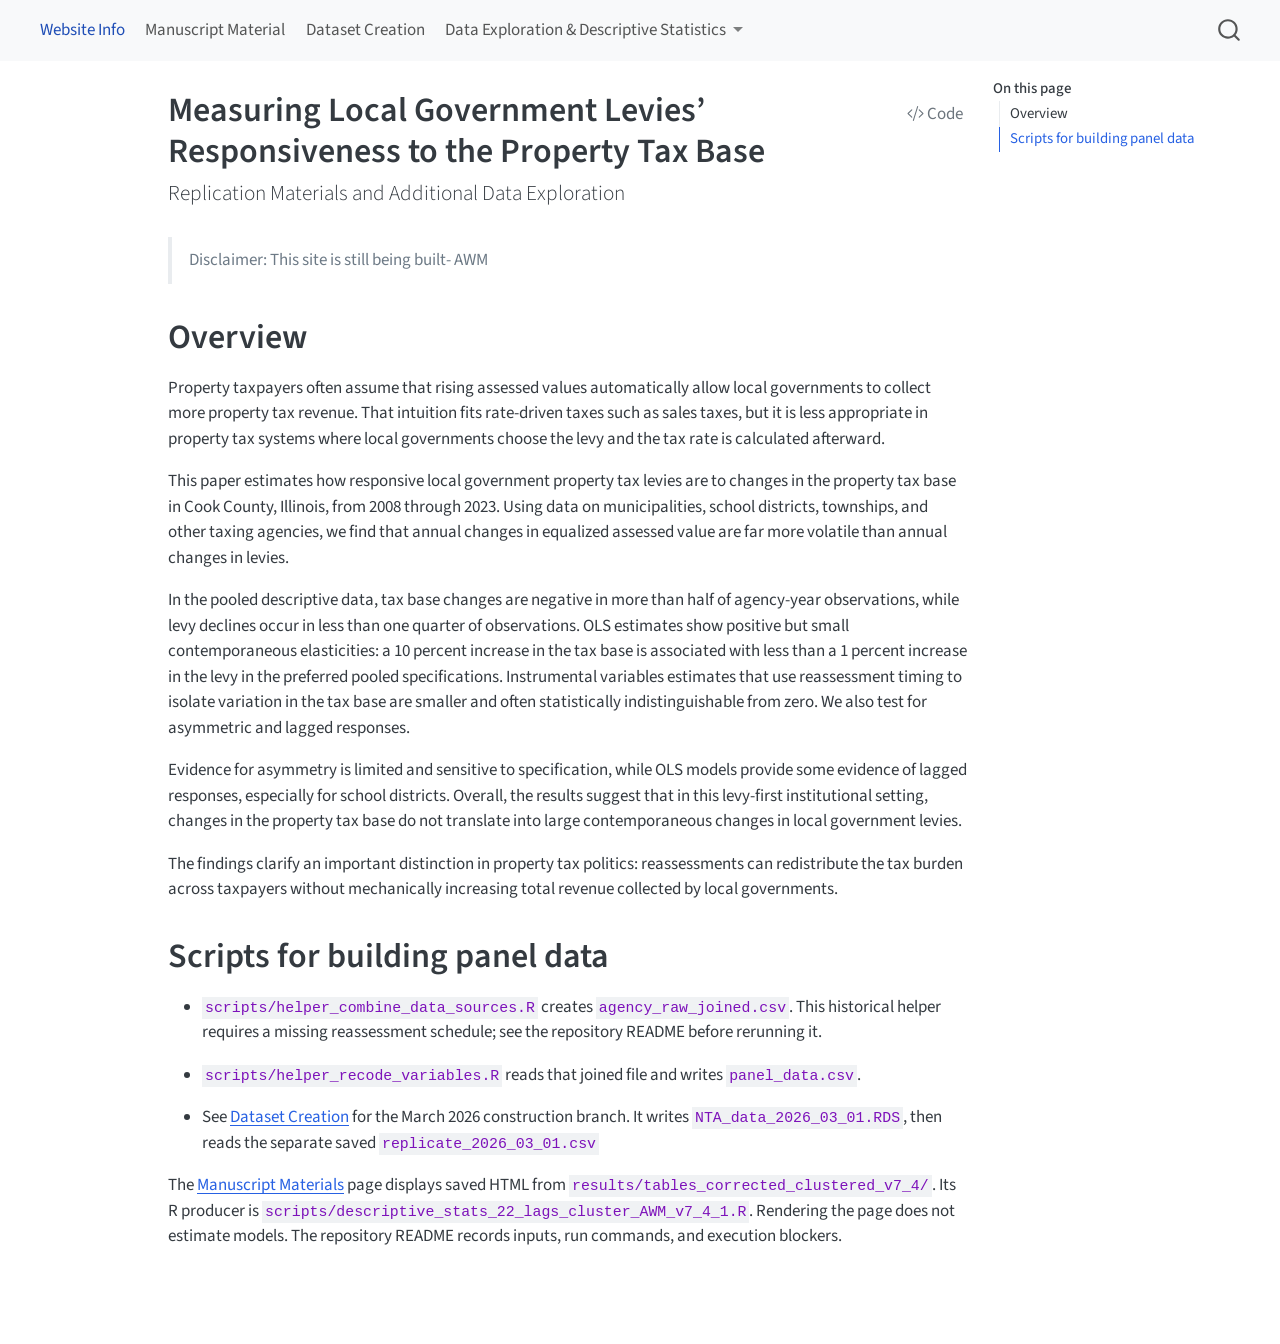
==== commit dad506c6: "Built site for gh-pages" ====
--- a/index.html
+++ b/index.html
@@ -2,13 +2,16 @@
 <html xmlns="http://www.w3.org/1999/xhtml" lang="en" xml:lang="en"><head>
 
 <meta charset="utf-8">
-<meta name="generator" content="quarto-1.4.550">
+<meta name="generator" content="quarto-1.9.38">
 
 <meta name="viewport" content="width=device-width, initial-scale=1.0, user-scalable=yes">
 
 
 <title>Measuring Local Government Levies’ Responsiveness to the Property Tax Base</title>
 <style>
+/* Default styles provided by pandoc.
+** See https://pandoc.org/MANUAL.html#variables-for-html for config info.
+*/
 code{white-space: pre-wrap;}
 span.smallcaps{font-variant: small-caps;}
 div.columns{display: flex; gap: min(4vw, 1.5em);}
@@ -21,8 +24,9 @@
   vertical-align: middle;
 }
 /* CSS for syntax highlighting */
+html { -webkit-text-size-adjust: 100%; }
 pre > code.sourceCode { white-space: pre; position: relative; }
-pre > code.sourceCode > span { line-height: 1.25; }
+pre > code.sourceCode > span { display: inline-block; line-height: 1.25; }
 pre > code.sourceCode > span:empty { height: 1.2em; }
 .sourceCode { overflow: visible; }
 code.sourceCode > span { color: inherit; text-decoration: inherit; }
@@ -64,15 +68,16 @@
 <script src="site_libs/quarto-search/fuse.min.js"></script>
 <script src="site_libs/quarto-search/quarto-search.js"></script>
 <meta name="quarto:offset" content="./">
-<script src="site_libs/quarto-html/quarto.js"></script>
+<script src="site_libs/quarto-html/quarto.js" type="module"></script>
+<script src="site_libs/quarto-html/tabsets/tabsets.js" type="module"></script>
 <script src="site_libs/quarto-html/popper.min.js"></script>
 <script src="site_libs/quarto-html/tippy.umd.min.js"></script>
 <script src="site_libs/quarto-html/anchor.min.js"></script>
 <link href="site_libs/quarto-html/tippy.css" rel="stylesheet">
-<link href="site_libs/quarto-html/quarto-syntax-highlighting.css" rel="stylesheet" id="quarto-text-highlighting-styles">
+<link href="site_libs/quarto-html/quarto-syntax-highlighting-15634bcf2e68342d4ad2dfa704d543f6.css" rel="stylesheet" id="quarto-text-highlighting-styles">
 <script src="site_libs/bootstrap/bootstrap.min.js"></script>
 <link href="site_libs/bootstrap/bootstrap-icons.css" rel="stylesheet">
-<link href="site_libs/bootstrap/bootstrap.min.css" rel="stylesheet" id="quarto-bootstrap" data-mode="light">
+<link href="site_libs/bootstrap/bootstrap-e9072c35d400738dd8f5400c9614cb45.min.css" rel="stylesheet" append-hash="true" id="quarto-bootstrap" data-mode="light">
 <script id="quarto-search-options" type="application/json">{
   "location": "navbar",
   "copy-button": false,
@@ -104,14 +109,14 @@
 
 </head>
 
-<body class="nav-fixed">
+<body class="nav-fixed quarto-light">
 
 <div id="quarto-search-results"></div>
   <header id="quarto-header" class="headroom fixed-top">
     <nav class="navbar navbar-expand-lg " data-bs-theme="dark">
       <div class="navbar-container container-fluid">
             <div id="quarto-search" class="" title="Search"></div>
-          <button class="navbar-toggler" type="button" data-bs-toggle="collapse" data-bs-target="#navbarCollapse" aria-controls="navbarCollapse" aria-expanded="false" aria-label="Toggle navigation" onclick="if (window.quartoToggleHeadroom) { window.quartoToggleHeadroom(); }">
+          <button class="navbar-toggler" type="button" data-bs-toggle="collapse" data-bs-target="#navbarCollapse" aria-controls="navbarCollapse" role="menu" aria-expanded="false" aria-label="Toggle navigation" onclick="if (window.quartoToggleHeadroom) { window.quartoToggleHeadroom(); }">
   <span class="navbar-toggler-icon"></span>
 </button>
           <div class="collapse navbar-collapse" id="navbarCollapse">
@@ -121,35 +126,31 @@
 <span class="menu-text">Website Info</span></a>
   </li>  
   <li class="nav-item">
-    <a class="nav-link" href="./levy_paper_tables_integrated_clean.qmd"> 
-<span class="menu-text">Replication Material</span></a>
+    <a class="nav-link" href="./levy_paper_tables_v7_4.html"> 
+<span class="menu-text">Manuscript Material</span></a>
+  </li>  
+  <li class="nav-item">
+    <a class="nav-link" href="./paper_replication_code_2026_03_01.html"> 
+<span class="menu-text">Dataset Creation</span></a>
   </li>  
   <li class="nav-item dropdown ">
-    <a class="nav-link dropdown-toggle" href="#" id="nav-menu-data-exploration--descriptive-statistics" role="button" data-bs-toggle="dropdown" aria-expanded="false">
+    <a class="nav-link dropdown-toggle" href="#" id="nav-menu-data-exploration--descriptive-statistics" role="link" data-bs-toggle="dropdown" aria-expanded="false">
  <span class="menu-text">Data Exploration &amp; Descriptive Statistics</span>
     </a>
     <ul class="dropdown-menu" aria-labelledby="nav-menu-data-exploration--descriptive-statistics">    
         <li>
-    <a class="dropdown-item" href="./agency_funds_exploration.html">
- <span class="dropdown-text">Agency Funds Exploration</span></a>
-  </li>  
-        <li>
-    <a class="dropdown-item" href="./helper_basic_graphs.html">
- <span class="dropdown-text">Descriptive Graphs</span></a>
+    <a class="dropdown-item" href="./levy_descriptive_statistics.html">
+ <span class="dropdown-text">Descriptive Statistics and Data Exploration</span></a>
   </li>  
         <li>
     <a class="dropdown-item" href="./nta_grouped_panel_descriptives.html">
  <span class="dropdown-text">NTA Descriptive Stats - Indexed Growth</span></a>
   </li>  
-        <li>
-    <a class="dropdown-item" href="./paper_replication_code_2026_03_01.html">
- <span class="dropdown-text">Replication Code for <em>Measuring Local Government Levies’ Responsiveness to the Property Tax Base</em></span></a>
-  </li>  
     </ul>
   </li>
 </ul>
           </div> <!-- /navcollapse -->
-          <div class="quarto-navbar-tools">
+            <div class="quarto-navbar-tools">
 </div>
       </div> <!-- /container-fluid -->
     </nav>
@@ -205,10 +206,11 @@
 <section id="scripts-for-building-panel-data" class="level1">
 <h1>Scripts for building panel data</h1>
 <ul>
-<li><p>helper_combine_data_sources.R (creates agency_raw_joined.csv)</p></li>
-<li><p>helper_recode_variables.R (creates panel_data_[insertdate].csv)</p></li>
-<li><p>or see paper_replication code_2026_03_01.qmd for latest data set creation steps</p></li>
+<li><p><code>scripts/helper_combine_data_sources.R</code> creates <code>agency_raw_joined.csv</code>. This historical helper requires a missing reassessment schedule; see the repository README before rerunning it.</p></li>
+<li><p><code>scripts/helper_recode_variables.R</code> reads that joined file and writes <code>panel_data.csv</code>.</p></li>
+<li><p>See <a href="./paper_replication_code_2026_03_01.html">Dataset Creation</a> for the March 2026 construction branch. It writes <code>NTA_data_2026_03_01.RDS</code>, then reads the separate saved <code>replicate_2026_03_01.csv</code></p></li>
 </ul>
+<p>The <a href="./levy_paper_tables_v7_4.html">Manuscript Materials</a> page displays saved HTML from <code>results/tables_corrected_clustered_v7_4/</code>. Its R producer is <code>scripts/descriptive_stats_22_lags_cluster_AWM_v7_4_1.R</code>. Rendering the page does not estimate models. The repository README records inputs, run commands, and execution blockers.</p>
 
 
 <!-- -->
@@ -217,43 +219,58 @@
 
 </main> <!-- /main -->
 <script id="quarto-html-after-body" type="application/javascript">
-window.document.addEventListener("DOMContentLoaded", function (event) {
-  const toggleBodyColorMode = (bsSheetEl) => {
-    const mode = bsSheetEl.getAttribute("data-mode");
-    const bodyEl = window.document.querySelector("body");
-    if (mode === "dark") {
-      bodyEl.classList.add("quarto-dark");
-      bodyEl.classList.remove("quarto-light");
-    } else {
-      bodyEl.classList.add("quarto-light");
-      bodyEl.classList.remove("quarto-dark");
-    }
-  }
-  const toggleBodyColorPrimary = () => {
-    const bsSheetEl = window.document.querySelector("link#quarto-bootstrap");
-    if (bsSheetEl) {
-      toggleBodyColorMode(bsSheetEl);
-    }
-  }
-  toggleBodyColorPrimary();  
-  const icon = "";
-  const anchorJS = new window.AnchorJS();
-  anchorJS.options = {
-    placement: 'right',
-    icon: icon
-  };
-  anchorJS.add('.anchored');
-  const isCodeAnnotation = (el) => {
-    for (const clz of el.classList) {
-      if (clz.startsWith('code-annotation-')) {                     
-        return true;
-      }
-    }
-    return false;
-  }
-  const clipboard = new window.ClipboardJS('.code-copy-button', {
-    text: function(trigger) {
-      const codeEl = trigger.previousElementSibling.cloneNode(true);
+  window.document.addEventListener("DOMContentLoaded", function (event) {
+    const icon = "";
+    const anchorJS = new window.AnchorJS();
+    anchorJS.options = {
+      placement: 'right',
+      icon: icon
+    };
+    anchorJS.add('.anchored');
+    const isCodeAnnotation = (el) => {
+      for (const clz of el.classList) {
+        if (clz.startsWith('code-annotation-')) {                     
+          return true;
+        }
+      }
+      return false;
+    }
+    const onCopySuccess = function(e) {
+      // button target
+      const button = e.trigger;
+      // don't keep focus
+      button.blur();
+      // flash "checked"
+      button.classList.add('code-copy-button-checked');
+      var currentTitle = button.getAttribute("title");
+      button.setAttribute("title", "Copied!");
+      let tooltip;
+      if (window.bootstrap) {
+        button.setAttribute("data-bs-toggle", "tooltip");
+        button.setAttribute("data-bs-placement", "left");
+        button.setAttribute("data-bs-title", "Copied!");
+        tooltip = new bootstrap.Tooltip(button, 
+          { trigger: "manual", 
+            customClass: "code-copy-button-tooltip",
+            offset: [0, -8]});
+        tooltip.show();    
+      }
+      setTimeout(function() {
+        if (tooltip) {
+          tooltip.hide();
+          button.removeAttribute("data-bs-title");
+          button.removeAttribute("data-bs-toggle");
+          button.removeAttribute("data-bs-placement");
+        }
+        button.setAttribute("title", currentTitle);
+        button.classList.remove('code-copy-button-checked');
+      }, 1000);
+      // clear code selection
+      e.clearSelection();
+    }
+    const getTextToCopy = function(trigger) {
+      const outerScaffold = trigger.parentElement.cloneNode(true);
+      const codeEl = outerScaffold.querySelector('code');
       for (const childEl of codeEl.children) {
         if (isCodeAnnotation(childEl)) {
           childEl.remove();
@@ -261,213 +278,235 @@
       }
       return codeEl.innerText;
     }
-  });
-  clipboard.on('success', function(e) {
-    // button target
-    const button = e.trigger;
-    // don't keep focus
-    button.blur();
-    // flash "checked"
-    button.classList.add('code-copy-button-checked');
-    var currentTitle = button.getAttribute("title");
-    button.setAttribute("title", "Copied!");
-    let tooltip;
-    if (window.bootstrap) {
-      button.setAttribute("data-bs-toggle", "tooltip");
-      button.setAttribute("data-bs-placement", "left");
-      button.setAttribute("data-bs-title", "Copied!");
-      tooltip = new bootstrap.Tooltip(button, 
-        { trigger: "manual", 
-          customClass: "code-copy-button-tooltip",
-          offset: [0, -8]});
-      tooltip.show();    
-    }
-    setTimeout(function() {
-      if (tooltip) {
-        tooltip.hide();
-        button.removeAttribute("data-bs-title");
-        button.removeAttribute("data-bs-toggle");
-        button.removeAttribute("data-bs-placement");
-      }
-      button.setAttribute("title", currentTitle);
-      button.classList.remove('code-copy-button-checked');
-    }, 1000);
-    // clear code selection
-    e.clearSelection();
-  });
-  const viewSource = window.document.getElementById('quarto-view-source') ||
-                     window.document.getElementById('quarto-code-tools-source');
-  if (viewSource) {
-    const sourceUrl = viewSource.getAttribute("data-quarto-source-url");
-    viewSource.addEventListener("click", function(e) {
-      if (sourceUrl) {
-        // rstudio viewer pane
-        if (/\bcapabilities=\b/.test(window.location)) {
-          window.open(sourceUrl);
+    const clipboard = new window.ClipboardJS('.code-copy-button:not([data-in-quarto-modal])', {
+      text: getTextToCopy
+    });
+    clipboard.on('success', onCopySuccess);
+    if (window.document.getElementById('quarto-embedded-source-code-modal')) {
+      const clipboardModal = new window.ClipboardJS('.code-copy-button[data-in-quarto-modal]', {
+        text: getTextToCopy,
+        container: window.document.getElementById('quarto-embedded-source-code-modal')
+      });
+      clipboardModal.on('success', onCopySuccess);
+    }
+    const viewSource = window.document.getElementById('quarto-view-source') ||
+                       window.document.getElementById('quarto-code-tools-source');
+    if (viewSource) {
+      const sourceUrl = viewSource.getAttribute("data-quarto-source-url");
+      viewSource.addEventListener("click", function(e) {
+        if (sourceUrl) {
+          // rstudio viewer pane
+          if (/\bcapabilities=\b/.test(window.location)) {
+            window.open(sourceUrl);
+          } else {
+            window.location.href = sourceUrl;
+          }
         } else {
-          window.location.href = sourceUrl;
+          const modal = new bootstrap.Modal(document.getElementById('quarto-embedded-source-code-modal'));
+          modal.show();
+        }
+        return false;
+      });
+    }
+    function toggleCodeHandler(show) {
+      return function(e) {
+        const detailsSrc = window.document.querySelectorAll(".cell > details > .sourceCode");
+        for (let i=0; i<detailsSrc.length; i++) {
+          const details = detailsSrc[i].parentElement;
+          if (show) {
+            details.open = true;
+          } else {
+            details.removeAttribute("open");
+          }
+        }
+        const cellCodeDivs = window.document.querySelectorAll(".cell > .sourceCode");
+        const fromCls = show ? "hidden" : "unhidden";
+        const toCls = show ? "unhidden" : "hidden";
+        for (let i=0; i<cellCodeDivs.length; i++) {
+          const codeDiv = cellCodeDivs[i];
+          if (codeDiv.classList.contains(fromCls)) {
+            codeDiv.classList.remove(fromCls);
+            codeDiv.classList.add(toCls);
+          } 
+        }
+        return false;
+      }
+    }
+    const hideAllCode = window.document.getElementById("quarto-hide-all-code");
+    if (hideAllCode) {
+      hideAllCode.addEventListener("click", toggleCodeHandler(false));
+    }
+    const showAllCode = window.document.getElementById("quarto-show-all-code");
+    if (showAllCode) {
+      showAllCode.addEventListener("click", toggleCodeHandler(true));
+    }
+      var localhostRegex = new RegExp(/^(?:http|https):\/\/localhost\:?[0-9]*\//);
+      var mailtoRegex = new RegExp(/^mailto:/);
+        var filterRegex = new RegExp("https:\/\/AleaWM\.github\.io\/Levy_Elasticity\/");
+      var isInternal = (href) => {
+          return filterRegex.test(href) || localhostRegex.test(href) || mailtoRegex.test(href);
+      }
+      // Inspect non-navigation links and adorn them if external
+     var links = window.document.querySelectorAll('a[href]:not(.nav-link):not(.navbar-brand):not(.toc-action):not(.sidebar-link):not(.sidebar-item-toggle):not(.pagination-link):not(.no-external):not([aria-hidden]):not(.dropdown-item):not(.quarto-navigation-tool):not(.about-link)');
+      for (var i=0; i<links.length; i++) {
+        const link = links[i];
+        if (!isInternal(link.href)) {
+          // undo the damage that might have been done by quarto-nav.js in the case of
+          // links that we want to consider external
+          if (link.dataset.originalHref !== undefined) {
+            link.href = link.dataset.originalHref;
+          }
+        }
+      }
+    function tippyHover(el, contentFn, onTriggerFn, onUntriggerFn) {
+      const config = {
+        allowHTML: true,
+        maxWidth: 500,
+        delay: 100,
+        arrow: false,
+        appendTo: function(el) {
+            return el.parentElement;
+        },
+        interactive: true,
+        interactiveBorder: 10,
+        theme: 'quarto',
+        placement: 'bottom-start',
+      };
+      if (contentFn) {
+        config.content = contentFn;
+      }
+      if (onTriggerFn) {
+        config.onTrigger = onTriggerFn;
+      }
+      if (onUntriggerFn) {
+        config.onUntrigger = onUntriggerFn;
+      }
+      window.tippy(el, config); 
+    }
+    const noterefs = window.document.querySelectorAll('a[role="doc-noteref"]');
+    for (var i=0; i<noterefs.length; i++) {
+      const ref = noterefs[i];
+      tippyHover(ref, function() {
+        // use id or data attribute instead here
+        let href = ref.getAttribute('data-footnote-href') || ref.getAttribute('href');
+        try { href = new URL(href).hash; } catch {}
+        const id = href.replace(/^#\/?/, "");
+        const note = window.document.getElementById(id);
+        if (note) {
+          return note.innerHTML;
+        } else {
+          return "";
+        }
+      });
+    }
+    const xrefs = window.document.querySelectorAll('a.quarto-xref');
+    const processXRef = (id, note) => {
+      // Strip column container classes
+      const stripColumnClz = (el) => {
+        el.classList.remove("page-full", "page-columns");
+        if (el.children) {
+          for (const child of el.children) {
+            stripColumnClz(child);
+          }
+        }
+      }
+      stripColumnClz(note)
+      if (id === null || id.startsWith('sec-')) {
+        // Special case sections, only their first couple elements
+        const container = document.createElement("div");
+        if (note.children && note.children.length > 2) {
+          container.appendChild(note.children[0].cloneNode(true));
+          for (let i = 1; i < note.children.length; i++) {
+            const child = note.children[i];
+            if (child.tagName === "P" && child.innerText === "") {
+              continue;
+            } else {
+              container.appendChild(child.cloneNode(true));
+              break;
+            }
+          }
+          if (window.Quarto?.typesetMath) {
+            window.Quarto.typesetMath(container);
+          }
+          return container.innerHTML
+        } else {
+          if (window.Quarto?.typesetMath) {
+            window.Quarto.typesetMath(note);
+          }
+          return note.innerHTML;
         }
       } else {
-        const modal = new bootstrap.Modal(document.getElementById('quarto-embedded-source-code-modal'));
-        modal.show();
-      }
-      return false;
-    });
-  }
-  function toggleCodeHandler(show) {
-    return function(e) {
-      const detailsSrc = window.document.querySelectorAll(".cell > details > .sourceCode");
-      for (let i=0; i<detailsSrc.length; i++) {
-        const details = detailsSrc[i].parentElement;
-        if (show) {
-          details.open = true;
-        } else {
-          details.removeAttribute("open");
-        }
-      }
-      const cellCodeDivs = window.document.querySelectorAll(".cell > .sourceCode");
-      const fromCls = show ? "hidden" : "unhidden";
-      const toCls = show ? "unhidden" : "hidden";
-      for (let i=0; i<cellCodeDivs.length; i++) {
-        const codeDiv = cellCodeDivs[i];
-        if (codeDiv.classList.contains(fromCls)) {
-          codeDiv.classList.remove(fromCls);
-          codeDiv.classList.add(toCls);
-        } 
-      }
-      return false;
-    }
-  }
-  const hideAllCode = window.document.getElementById("quarto-hide-all-code");
-  if (hideAllCode) {
-    hideAllCode.addEventListener("click", toggleCodeHandler(false));
-  }
-  const showAllCode = window.document.getElementById("quarto-show-all-code");
-  if (showAllCode) {
-    showAllCode.addEventListener("click", toggleCodeHandler(true));
-  }
-  function tippyHover(el, contentFn, onTriggerFn, onUntriggerFn) {
-    const config = {
-      allowHTML: true,
-      maxWidth: 500,
-      delay: 100,
-      arrow: false,
-      appendTo: function(el) {
-          return el.parentElement;
-      },
-      interactive: true,
-      interactiveBorder: 10,
-      theme: 'quarto',
-      placement: 'bottom-start',
-    };
-    if (contentFn) {
-      config.content = contentFn;
-    }
-    if (onTriggerFn) {
-      config.onTrigger = onTriggerFn;
-    }
-    if (onUntriggerFn) {
-      config.onUntrigger = onUntriggerFn;
-    }
-    window.tippy(el, config); 
-  }
-  const noterefs = window.document.querySelectorAll('a[role="doc-noteref"]');
-  for (var i=0; i<noterefs.length; i++) {
-    const ref = noterefs[i];
-    tippyHover(ref, function() {
-      // use id or data attribute instead here
-      let href = ref.getAttribute('data-footnote-href') || ref.getAttribute('href');
-      try { href = new URL(href).hash; } catch {}
-      const id = href.replace(/^#\/?/, "");
-      const note = window.document.getElementById(id);
-      return note.innerHTML;
-    });
-  }
-  const xrefs = window.document.querySelectorAll('a.quarto-xref');
-  const processXRef = (id, note) => {
-    // Strip column container classes
-    const stripColumnClz = (el) => {
-      el.classList.remove("page-full", "page-columns");
-      if (el.children) {
-        for (const child of el.children) {
-          stripColumnClz(child);
-        }
-      }
-    }
-    stripColumnClz(note)
-    if (id === null || id.startsWith('sec-')) {
-      // Special case sections, only their first couple elements
-      const container = document.createElement("div");
-      if (note.children && note.children.length > 2) {
-        container.appendChild(note.children[0].cloneNode(true));
-        for (let i = 1; i < note.children.length; i++) {
-          const child = note.children[i];
-          if (child.tagName === "P" && child.innerText === "") {
-            continue;
-          } else {
-            container.appendChild(child.cloneNode(true));
-            break;
-          }
-        }
-        if (window.Quarto?.typesetMath) {
-          window.Quarto.typesetMath(container);
-        }
-        return container.innerHTML
-      } else {
+        // Remove any anchor links if they are present
+        const anchorLink = note.querySelector('a.anchorjs-link');
+        if (anchorLink) {
+          anchorLink.remove();
+        }
         if (window.Quarto?.typesetMath) {
           window.Quarto.typesetMath(note);
         }
-        return note.innerHTML;
-      }
-    } else {
-      // Remove any anchor links if they are present
-      const anchorLink = note.querySelector('a.anchorjs-link');
-      if (anchorLink) {
-        anchorLink.remove();
-      }
-      if (window.Quarto?.typesetMath) {
-        window.Quarto.typesetMath(note);
-      }
-      // TODO in 1.5, we should make sure this works without a callout special case
-      if (note.classList.contains("callout")) {
-        return note.outerHTML;
-      } else {
-        return note.innerHTML;
-      }
-    }
-  }
-  for (var i=0; i<xrefs.length; i++) {
-    const xref = xrefs[i];
-    tippyHover(xref, undefined, function(instance) {
-      instance.disable();
-      let url = xref.getAttribute('href');
-      let hash = undefined; 
-      if (url.startsWith('#')) {
-        hash = url;
-      } else {
-        try { hash = new URL(url).hash; } catch {}
-      }
-      if (hash) {
-        const id = hash.replace(/^#\/?/, "");
-        const note = window.document.getElementById(id);
-        if (note !== null) {
-          try {
-            const html = processXRef(id, note.cloneNode(true));
-            instance.setContent(html);
-          } finally {
-            instance.enable();
-            instance.show();
-          }
+        if (note.classList.contains("callout")) {
+          return note.outerHTML;
         } else {
-          // See if we can fetch this
-          fetch(url.split('#')[0])
+          return note.innerHTML;
+        }
+      }
+    }
+    for (var i=0; i<xrefs.length; i++) {
+      const xref = xrefs[i];
+      tippyHover(xref, undefined, function(instance) {
+        instance.disable();
+        let url = xref.getAttribute('href');
+        let hash = undefined; 
+        if (url.startsWith('#')) {
+          hash = url;
+        } else {
+          try { hash = new URL(url).hash; } catch {}
+        }
+        if (hash) {
+          const id = hash.replace(/^#\/?/, "");
+          const note = window.document.getElementById(id);
+          if (note !== null) {
+            try {
+              const html = processXRef(id, note.cloneNode(true));
+              instance.setContent(html);
+            } finally {
+              instance.enable();
+              instance.show();
+            }
+          } else {
+            // See if we can fetch this
+            fetch(url.split('#')[0])
+            .then(res => res.text())
+            .then(html => {
+              const parser = new DOMParser();
+              const htmlDoc = parser.parseFromString(html, "text/html");
+              const note = htmlDoc.getElementById(id);
+              if (note !== null) {
+                const html = processXRef(id, note);
+                instance.setContent(html);
+              } 
+            }).finally(() => {
+              instance.enable();
+              instance.show();
+            });
+          }
+        } else {
+          // See if we can fetch a full url (with no hash to target)
+          // This is a special case and we should probably do some content thinning / targeting
+          fetch(url)
           .then(res => res.text())
           .then(html => {
             const parser = new DOMParser();
             const htmlDoc = parser.parseFromString(html, "text/html");
-            const note = htmlDoc.getElementById(id);
+            const note = htmlDoc.querySelector('main.content');
             if (note !== null) {
-              const html = processXRef(id, note);
+              // This should only happen for chapter cross references
+              // (since there is no id in the URL)
+              // remove the first header
+              if (note.children.length > 0 && note.children[0].tagName === "HEADER") {
+                note.children[0].remove();
+              }
+              const html = processXRef(null, note);
               instance.setContent(html);
             } 
           }).finally(() => {
@@ -475,186 +514,162 @@
             instance.show();
           });
         }
+      }, function(instance) {
+      });
+    }
+        let selectedAnnoteEl;
+        const selectorForAnnotation = ( cell, annotation) => {
+          let cellAttr = 'data-code-cell="' + cell + '"';
+          let lineAttr = 'data-code-annotation="' +  annotation + '"';
+          const selector = 'span[' + cellAttr + '][' + lineAttr + ']';
+          return selector;
+        }
+        const selectCodeLines = (annoteEl) => {
+          const doc = window.document;
+          const targetCell = annoteEl.getAttribute("data-target-cell");
+          const targetAnnotation = annoteEl.getAttribute("data-target-annotation");
+          const annoteSpan = window.document.querySelector(selectorForAnnotation(targetCell, targetAnnotation));
+          const lines = annoteSpan.getAttribute("data-code-lines").split(",");
+          const lineIds = lines.map((line) => {
+            return targetCell + "-" + line;
+          })
+          let top = null;
+          let height = null;
+          let parent = null;
+          if (lineIds.length > 0) {
+              //compute the position of the single el (top and bottom and make a div)
+              const el = window.document.getElementById(lineIds[0]);
+              top = el.offsetTop;
+              height = el.offsetHeight;
+              parent = el.parentElement.parentElement;
+            if (lineIds.length > 1) {
+              const lastEl = window.document.getElementById(lineIds[lineIds.length - 1]);
+              const bottom = lastEl.offsetTop + lastEl.offsetHeight;
+              height = bottom - top;
+            }
+            if (top !== null && height !== null && parent !== null) {
+              // cook up a div (if necessary) and position it 
+              let div = window.document.getElementById("code-annotation-line-highlight");
+              if (div === null) {
+                div = window.document.createElement("div");
+                div.setAttribute("id", "code-annotation-line-highlight");
+                div.style.position = 'absolute';
+                parent.appendChild(div);
+              }
+              div.style.top = top - 2 + "px";
+              div.style.height = height + 4 + "px";
+              div.style.left = 0;
+              let gutterDiv = window.document.getElementById("code-annotation-line-highlight-gutter");
+              if (gutterDiv === null) {
+                gutterDiv = window.document.createElement("div");
+                gutterDiv.setAttribute("id", "code-annotation-line-highlight-gutter");
+                gutterDiv.style.position = 'absolute';
+                const codeCell = window.document.getElementById(targetCell);
+                const gutter = codeCell.querySelector('.code-annotation-gutter');
+                gutter.appendChild(gutterDiv);
+              }
+              gutterDiv.style.top = top - 2 + "px";
+              gutterDiv.style.height = height + 4 + "px";
+            }
+            selectedAnnoteEl = annoteEl;
+          }
+        };
+        const unselectCodeLines = () => {
+          const elementsIds = ["code-annotation-line-highlight", "code-annotation-line-highlight-gutter"];
+          elementsIds.forEach((elId) => {
+            const div = window.document.getElementById(elId);
+            if (div) {
+              div.remove();
+            }
+          });
+          selectedAnnoteEl = undefined;
+        };
+          // Handle positioning of the toggle
+      window.addEventListener(
+        "resize",
+        throttle(() => {
+          elRect = undefined;
+          if (selectedAnnoteEl) {
+            selectCodeLines(selectedAnnoteEl);
+          }
+        }, 10)
+      );
+      function throttle(fn, ms) {
+      let throttle = false;
+      let timer;
+        return (...args) => {
+          if(!throttle) { // first call gets through
+              fn.apply(this, args);
+              throttle = true;
+          } else { // all the others get throttled
+              if(timer) clearTimeout(timer); // cancel #2
+              timer = setTimeout(() => {
+                fn.apply(this, args);
+                timer = throttle = false;
+              }, ms);
+          }
+        };
+      }
+        // Attach click handler to the DT
+        const annoteDls = window.document.querySelectorAll('dt[data-target-cell]');
+        for (const annoteDlNode of annoteDls) {
+          annoteDlNode.addEventListener('click', (event) => {
+            const clickedEl = event.target;
+            if (clickedEl !== selectedAnnoteEl) {
+              unselectCodeLines();
+              const activeEl = window.document.querySelector('dt[data-target-cell].code-annotation-active');
+              if (activeEl) {
+                activeEl.classList.remove('code-annotation-active');
+              }
+              selectCodeLines(clickedEl);
+              clickedEl.classList.add('code-annotation-active');
+            } else {
+              // Unselect the line
+              unselectCodeLines();
+              clickedEl.classList.remove('code-annotation-active');
+            }
+          });
+        }
+    const findCites = (el) => {
+      const parentEl = el.parentElement;
+      if (parentEl) {
+        const cites = parentEl.dataset.cites;
+        if (cites) {
+          return {
+            el,
+            cites: cites.split(' ')
+          };
+        } else {
+          return findCites(el.parentElement)
+        }
       } else {
-        // See if we can fetch a full url (with no hash to target)
-        // This is a special case and we should probably do some content thinning / targeting
-        fetch(url)
-        .then(res => res.text())
-        .then(html => {
-          const parser = new DOMParser();
-          const htmlDoc = parser.parseFromString(html, "text/html");
-          const note = htmlDoc.querySelector('main.content');
-          if (note !== null) {
-            // This should only happen for chapter cross references
-            // (since there is no id in the URL)
-            // remove the first header
-            if (note.children.length > 0 && note.children[0].tagName === "HEADER") {
-              note.children[0].remove();
+        return undefined;
+      }
+    };
+    var bibliorefs = window.document.querySelectorAll('a[role="doc-biblioref"]');
+    for (var i=0; i<bibliorefs.length; i++) {
+      const ref = bibliorefs[i];
+      const citeInfo = findCites(ref);
+      if (citeInfo) {
+        tippyHover(citeInfo.el, function() {
+          var popup = window.document.createElement('div');
+          citeInfo.cites.forEach(function(cite) {
+            var citeDiv = window.document.createElement('div');
+            citeDiv.classList.add('hanging-indent');
+            citeDiv.classList.add('csl-entry');
+            var biblioDiv = window.document.getElementById('ref-' + cite);
+            if (biblioDiv) {
+              citeDiv.innerHTML = biblioDiv.innerHTML;
             }
-            const html = processXRef(null, note);
-            instance.setContent(html);
-          } 
-        }).finally(() => {
-          instance.enable();
-          instance.show();
+            popup.appendChild(citeDiv);
+          });
+          return popup.innerHTML;
         });
       }
-    }, function(instance) {
-    });
-  }
-      let selectedAnnoteEl;
-      const selectorForAnnotation = ( cell, annotation) => {
-        let cellAttr = 'data-code-cell="' + cell + '"';
-        let lineAttr = 'data-code-annotation="' +  annotation + '"';
-        const selector = 'span[' + cellAttr + '][' + lineAttr + ']';
-        return selector;
-      }
-      const selectCodeLines = (annoteEl) => {
-        const doc = window.document;
-        const targetCell = annoteEl.getAttribute("data-target-cell");
-        const targetAnnotation = annoteEl.getAttribute("data-target-annotation");
-        const annoteSpan = window.document.querySelector(selectorForAnnotation(targetCell, targetAnnotation));
-        const lines = annoteSpan.getAttribute("data-code-lines").split(",");
-        const lineIds = lines.map((line) => {
-          return targetCell + "-" + line;
-        })
-        let top = null;
-        let height = null;
-        let parent = null;
-        if (lineIds.length > 0) {
-            //compute the position of the single el (top and bottom and make a div)
-            const el = window.document.getElementById(lineIds[0]);
-            top = el.offsetTop;
-            height = el.offsetHeight;
-            parent = el.parentElement.parentElement;
-          if (lineIds.length > 1) {
-            const lastEl = window.document.getElementById(lineIds[lineIds.length - 1]);
-            const bottom = lastEl.offsetTop + lastEl.offsetHeight;
-            height = bottom - top;
-          }
-          if (top !== null && height !== null && parent !== null) {
-            // cook up a div (if necessary) and position it 
-            let div = window.document.getElementById("code-annotation-line-highlight");
-            if (div === null) {
-              div = window.document.createElement("div");
-              div.setAttribute("id", "code-annotation-line-highlight");
-              div.style.position = 'absolute';
-              parent.appendChild(div);
-            }
-            div.style.top = top - 2 + "px";
-            div.style.height = height + 4 + "px";
-            div.style.left = 0;
-            let gutterDiv = window.document.getElementById("code-annotation-line-highlight-gutter");
-            if (gutterDiv === null) {
-              gutterDiv = window.document.createElement("div");
-              gutterDiv.setAttribute("id", "code-annotation-line-highlight-gutter");
-              gutterDiv.style.position = 'absolute';
-              const codeCell = window.document.getElementById(targetCell);
-              const gutter = codeCell.querySelector('.code-annotation-gutter');
-              gutter.appendChild(gutterDiv);
-            }
-            gutterDiv.style.top = top - 2 + "px";
-            gutterDiv.style.height = height + 4 + "px";
-          }
-          selectedAnnoteEl = annoteEl;
-        }
-      };
-      const unselectCodeLines = () => {
-        const elementsIds = ["code-annotation-line-highlight", "code-annotation-line-highlight-gutter"];
-        elementsIds.forEach((elId) => {
-          const div = window.document.getElementById(elId);
-          if (div) {
-            div.remove();
-          }
-        });
-        selectedAnnoteEl = undefined;
-      };
-        // Handle positioning of the toggle
-    window.addEventListener(
-      "resize",
-      throttle(() => {
-        elRect = undefined;
-        if (selectedAnnoteEl) {
-          selectCodeLines(selectedAnnoteEl);
-        }
-      }, 10)
-    );
-    function throttle(fn, ms) {
-    let throttle = false;
-    let timer;
-      return (...args) => {
-        if(!throttle) { // first call gets through
-            fn.apply(this, args);
-            throttle = true;
-        } else { // all the others get throttled
-            if(timer) clearTimeout(timer); // cancel #2
-            timer = setTimeout(() => {
-              fn.apply(this, args);
-              timer = throttle = false;
-            }, ms);
-        }
-      };
-    }
-      // Attach click handler to the DT
-      const annoteDls = window.document.querySelectorAll('dt[data-target-cell]');
-      for (const annoteDlNode of annoteDls) {
-        annoteDlNode.addEventListener('click', (event) => {
-          const clickedEl = event.target;
-          if (clickedEl !== selectedAnnoteEl) {
-            unselectCodeLines();
-            const activeEl = window.document.querySelector('dt[data-target-cell].code-annotation-active');
-            if (activeEl) {
-              activeEl.classList.remove('code-annotation-active');
-            }
-            selectCodeLines(clickedEl);
-            clickedEl.classList.add('code-annotation-active');
-          } else {
-            // Unselect the line
-            unselectCodeLines();
-            clickedEl.classList.remove('code-annotation-active');
-          }
-        });
-      }
-  const findCites = (el) => {
-    const parentEl = el.parentElement;
-    if (parentEl) {
-      const cites = parentEl.dataset.cites;
-      if (cites) {
-        return {
-          el,
-          cites: cites.split(' ')
-        };
-      } else {
-        return findCites(el.parentElement)
-      }
-    } else {
-      return undefined;
-    }
-  };
-  var bibliorefs = window.document.querySelectorAll('a[role="doc-biblioref"]');
-  for (var i=0; i<bibliorefs.length; i++) {
-    const ref = bibliorefs[i];
-    const citeInfo = findCites(ref);
-    if (citeInfo) {
-      tippyHover(citeInfo.el, function() {
-        var popup = window.document.createElement('div');
-        citeInfo.cites.forEach(function(cite) {
-          var citeDiv = window.document.createElement('div');
-          citeDiv.classList.add('hanging-indent');
-          citeDiv.classList.add('csl-entry');
-          var biblioDiv = window.document.getElementById('ref-' + cite);
-          if (biblioDiv) {
-            citeDiv.innerHTML = biblioDiv.innerHTML;
-          }
-          popup.appendChild(citeDiv);
-        });
-        return popup.innerHTML;
-      });
-    }
-  }
-});
-</script><div class="modal fade" id="quarto-embedded-source-code-modal" tabindex="-1" aria-labelledby="quarto-embedded-source-code-modal-label" aria-hidden="true"><div class="modal-dialog modal-dialog-scrollable"><div class="modal-content"><div class="modal-header"><h5 class="modal-title" id="quarto-embedded-source-code-modal-label">Source Code</h5><button class="btn-close" data-bs-dismiss="modal"></button></div><div class="modal-body"><div class="">
-<div class="sourceCode" id="cb1" data-shortcodes="false"><pre class="sourceCode markdown code-with-copy"><code class="sourceCode markdown"><span id="cb1-1"><a href="#cb1-1" aria-hidden="true" tabindex="-1"></a><span class="co">---</span></span>
+    }
+  });
+  </script><div class="modal fade" id="quarto-embedded-source-code-modal" tabindex="-1" aria-labelledby="quarto-embedded-source-code-modal-label" aria-hidden="true"><div class="modal-dialog modal-dialog-scrollable"><div class="modal-content"><div class="modal-header"><h5 class="modal-title" id="quarto-embedded-source-code-modal-label">Source Code</h5><button class="btn-close" data-bs-dismiss="modal"></button></div><div class="modal-body"><div class="">
+<div class="code-copy-outer-scaffold"><div class="sourceCode" id="cb1" data-shortcodes="false"><pre class="sourceCode markdown code-with-copy"><code class="sourceCode markdown"><span id="cb1-1"><a href="#cb1-1" aria-hidden="true" tabindex="-1"></a><span class="co">---</span></span>
 <span id="cb1-2"><a href="#cb1-2" aria-hidden="true" tabindex="-1"></a><span class="an">title:</span><span class="co"> "Measuring Local Government Levies’ Responsiveness to the Property Tax Base"</span></span>
 <span id="cb1-3"><a href="#cb1-3" aria-hidden="true" tabindex="-1"></a><span class="an">subtitle:</span><span class="co"> "Replication Materials and Additional Data Exploration"</span></span>
 <span id="cb1-4"><a href="#cb1-4" aria-hidden="true" tabindex="-1"></a><span class="an">format:</span></span>
@@ -680,11 +695,13 @@
 <span id="cb1-24"><a href="#cb1-24" aria-hidden="true" tabindex="-1"></a></span>
 <span id="cb1-25"><a href="#cb1-25" aria-hidden="true" tabindex="-1"></a><span class="fu"># Scripts for building panel data</span></span>
 <span id="cb1-26"><a href="#cb1-26" aria-hidden="true" tabindex="-1"></a></span>
-<span id="cb1-27"><a href="#cb1-27" aria-hidden="true" tabindex="-1"></a><span class="ss">- </span>helper_combine_data_sources.R   (creates agency_raw_joined.csv)</span>
+<span id="cb1-27"><a href="#cb1-27" aria-hidden="true" tabindex="-1"></a><span class="ss">- </span><span class="in">`scripts/helper_combine_data_sources.R`</span> creates <span class="in">`agency_raw_joined.csv`</span>. This historical helper requires a missing reassessment schedule; see the repository README before rerunning it.</span>
 <span id="cb1-28"><a href="#cb1-28" aria-hidden="true" tabindex="-1"></a></span>
-<span id="cb1-29"><a href="#cb1-29" aria-hidden="true" tabindex="-1"></a><span class="ss">- </span>helper_recode_variables.R (creates panel_data_<span class="co">[</span><span class="ot">insertdate</span><span class="co">]</span>.csv)</span>
+<span id="cb1-29"><a href="#cb1-29" aria-hidden="true" tabindex="-1"></a><span class="ss">- </span><span class="in">`scripts/helper_recode_variables.R`</span> reads that joined file and writes <span class="in">`panel_data.csv`</span>.</span>
 <span id="cb1-30"><a href="#cb1-30" aria-hidden="true" tabindex="-1"></a></span>
-<span id="cb1-31"><a href="#cb1-31" aria-hidden="true" tabindex="-1"></a><span class="ss">- </span>or see paper_replication code_2026_03_01.qmd for latest data set creation steps</span></code><button title="Copy to Clipboard" class="code-copy-button"><i class="bi"></i></button></pre></div>
+<span id="cb1-31"><a href="#cb1-31" aria-hidden="true" tabindex="-1"></a><span class="ss">- </span>See <span class="co">[</span><span class="ot">Dataset Creation</span><span class="co">](paper_replication_code_2026_03_01.qmd)</span> for the March 2026 construction branch. It writes <span class="in">`NTA_data_2026_03_01.RDS`</span>, then reads the separate saved <span class="in">`replicate_2026_03_01.csv`</span></span>
+<span id="cb1-32"><a href="#cb1-32" aria-hidden="true" tabindex="-1"></a></span>
+<span id="cb1-33"><a href="#cb1-33" aria-hidden="true" tabindex="-1"></a>The <span class="co">[</span><span class="ot">Manuscript Materials</span><span class="co">](levy_paper_tables_v7_4.qmd)</span> page displays saved HTML from <span class="in">`results/tables_corrected_clustered_v7_4/`</span>. Its R producer is <span class="in">`scripts/descriptive_stats_22_lags_cluster_AWM_v7_4_1.R`</span>. Rendering the page does not estimate models. The repository README records inputs, run commands, and execution blockers.</span></code></pre></div><button title="Copy to Clipboard" class="code-copy-button" data-in-quarto-modal=""><i class="bi"></i></button></div>
 </div></div></div></div></div>
 </div> <!-- /content -->
 
--- a/site_libs/quarto-html/quarto-syntax-highlighting-15634bcf2e68342d4ad2dfa704d543f6.css
+++ b/site_libs/quarto-html/quarto-syntax-highlighting-15634bcf2e68342d4ad2dfa704d543f6.css
@@ -0,0 +1,236 @@
+/* quarto syntax highlight colors */
+:root {
+  --quarto-hl-ot-color: #003B4F;
+  --quarto-hl-at-color: #657422;
+  --quarto-hl-ss-color: #20794D;
+  --quarto-hl-an-color: #5E5E5E;
+  --quarto-hl-fu-color: #4758AB;
+  --quarto-hl-st-color: #20794D;
+  --quarto-hl-cf-color: #003B4F;
+  --quarto-hl-op-color: #5E5E5E;
+  --quarto-hl-er-color: #AD0000;
+  --quarto-hl-bn-color: #AD0000;
+  --quarto-hl-al-color: #AD0000;
+  --quarto-hl-va-color: #111111;
+  --quarto-hl-bu-color: inherit;
+  --quarto-hl-ex-color: inherit;
+  --quarto-hl-pp-color: #AD0000;
+  --quarto-hl-in-color: #5E5E5E;
+  --quarto-hl-vs-color: #20794D;
+  --quarto-hl-wa-color: #5E5E5E;
+  --quarto-hl-do-color: #5E5E5E;
+  --quarto-hl-im-color: #00769E;
+  --quarto-hl-ch-color: #20794D;
+  --quarto-hl-dt-color: #AD0000;
+  --quarto-hl-fl-color: #AD0000;
+  --quarto-hl-co-color: #5E5E5E;
+  --quarto-hl-cv-color: #5E5E5E;
+  --quarto-hl-cn-color: #8f5902;
+  --quarto-hl-sc-color: #5E5E5E;
+  --quarto-hl-dv-color: #AD0000;
+  --quarto-hl-kw-color: #003B4F;
+}
+
+/* other quarto variables */
+:root {
+  --quarto-font-monospace: SFMono-Regular, Menlo, Monaco, Consolas, "Liberation Mono", "Courier New", monospace;
+}
+
+/* syntax highlight based on Pandoc's rules */
+pre > code.sourceCode > span {
+  color: #003B4F;
+}
+
+code.sourceCode > span {
+  color: #003B4F;
+}
+
+div.sourceCode,
+div.sourceCode pre.sourceCode {
+  color: #003B4F;
+}
+
+/* Normal */
+code span {
+  color: #003B4F;
+}
+
+/* Alert */
+code span.al {
+  color: #AD0000;
+  font-style: inherit;
+}
+
+/* Annotation */
+code span.an {
+  color: #5E5E5E;
+  font-style: inherit;
+}
+
+/* Attribute */
+code span.at {
+  color: #657422;
+  font-style: inherit;
+}
+
+/* BaseN */
+code span.bn {
+  color: #AD0000;
+  font-style: inherit;
+}
+
+/* BuiltIn */
+code span.bu {
+  font-style: inherit;
+}
+
+/* ControlFlow */
+code span.cf {
+  color: #003B4F;
+  font-weight: bold;
+  font-style: inherit;
+}
+
+/* Char */
+code span.ch {
+  color: #20794D;
+  font-style: inherit;
+}
+
+/* Constant */
+code span.cn {
+  color: #8f5902;
+  font-style: inherit;
+}
+
+/* Comment */
+code span.co {
+  color: #5E5E5E;
+  font-style: inherit;
+}
+
+/* CommentVar */
+code span.cv {
+  color: #5E5E5E;
+  font-style: italic;
+}
+
+/* Documentation */
+code span.do {
+  color: #5E5E5E;
+  font-style: italic;
+}
+
+/* DataType */
+code span.dt {
+  color: #AD0000;
+  font-style: inherit;
+}
+
+/* DecVal */
+code span.dv {
+  color: #AD0000;
+  font-style: inherit;
+}
+
+/* Error */
+code span.er {
+  color: #AD0000;
+  font-style: inherit;
+}
+
+/* Extension */
+code span.ex {
+  font-style: inherit;
+}
+
+/* Float */
+code span.fl {
+  color: #AD0000;
+  font-style: inherit;
+}
+
+/* Function */
+code span.fu {
+  color: #4758AB;
+  font-style: inherit;
+}
+
+/* Import */
+code span.im {
+  color: #00769E;
+  font-style: inherit;
+}
+
+/* Information */
+code span.in {
+  color: #5E5E5E;
+  font-style: inherit;
+}
+
+/* Keyword */
+code span.kw {
+  color: #003B4F;
+  font-weight: bold;
+  font-style: inherit;
+}
+
+/* Operator */
+code span.op {
+  color: #5E5E5E;
+  font-style: inherit;
+}
+
+/* Other */
+code span.ot {
+  color: #003B4F;
+  font-style: inherit;
+}
+
+/* Preprocessor */
+code span.pp {
+  color: #AD0000;
+  font-style: inherit;
+}
+
+/* SpecialChar */
+code span.sc {
+  color: #5E5E5E;
+  font-style: inherit;
+}
+
+/* SpecialString */
+code span.ss {
+  color: #20794D;
+  font-style: inherit;
+}
+
+/* String */
+code span.st {
+  color: #20794D;
+  font-style: inherit;
+}
+
+/* Variable */
+code span.va {
+  color: #111111;
+  font-style: inherit;
+}
+
+/* VerbatimString */
+code span.vs {
+  color: #20794D;
+  font-style: inherit;
+}
+
+/* Warning */
+code span.wa {
+  color: #5E5E5E;
+  font-style: italic;
+}
+
+.prevent-inlining {
+  content: "</";
+}
+
+/*# sourceMappingURL=f23921c56f73e400b49028c9186a1aa0.css.map */
